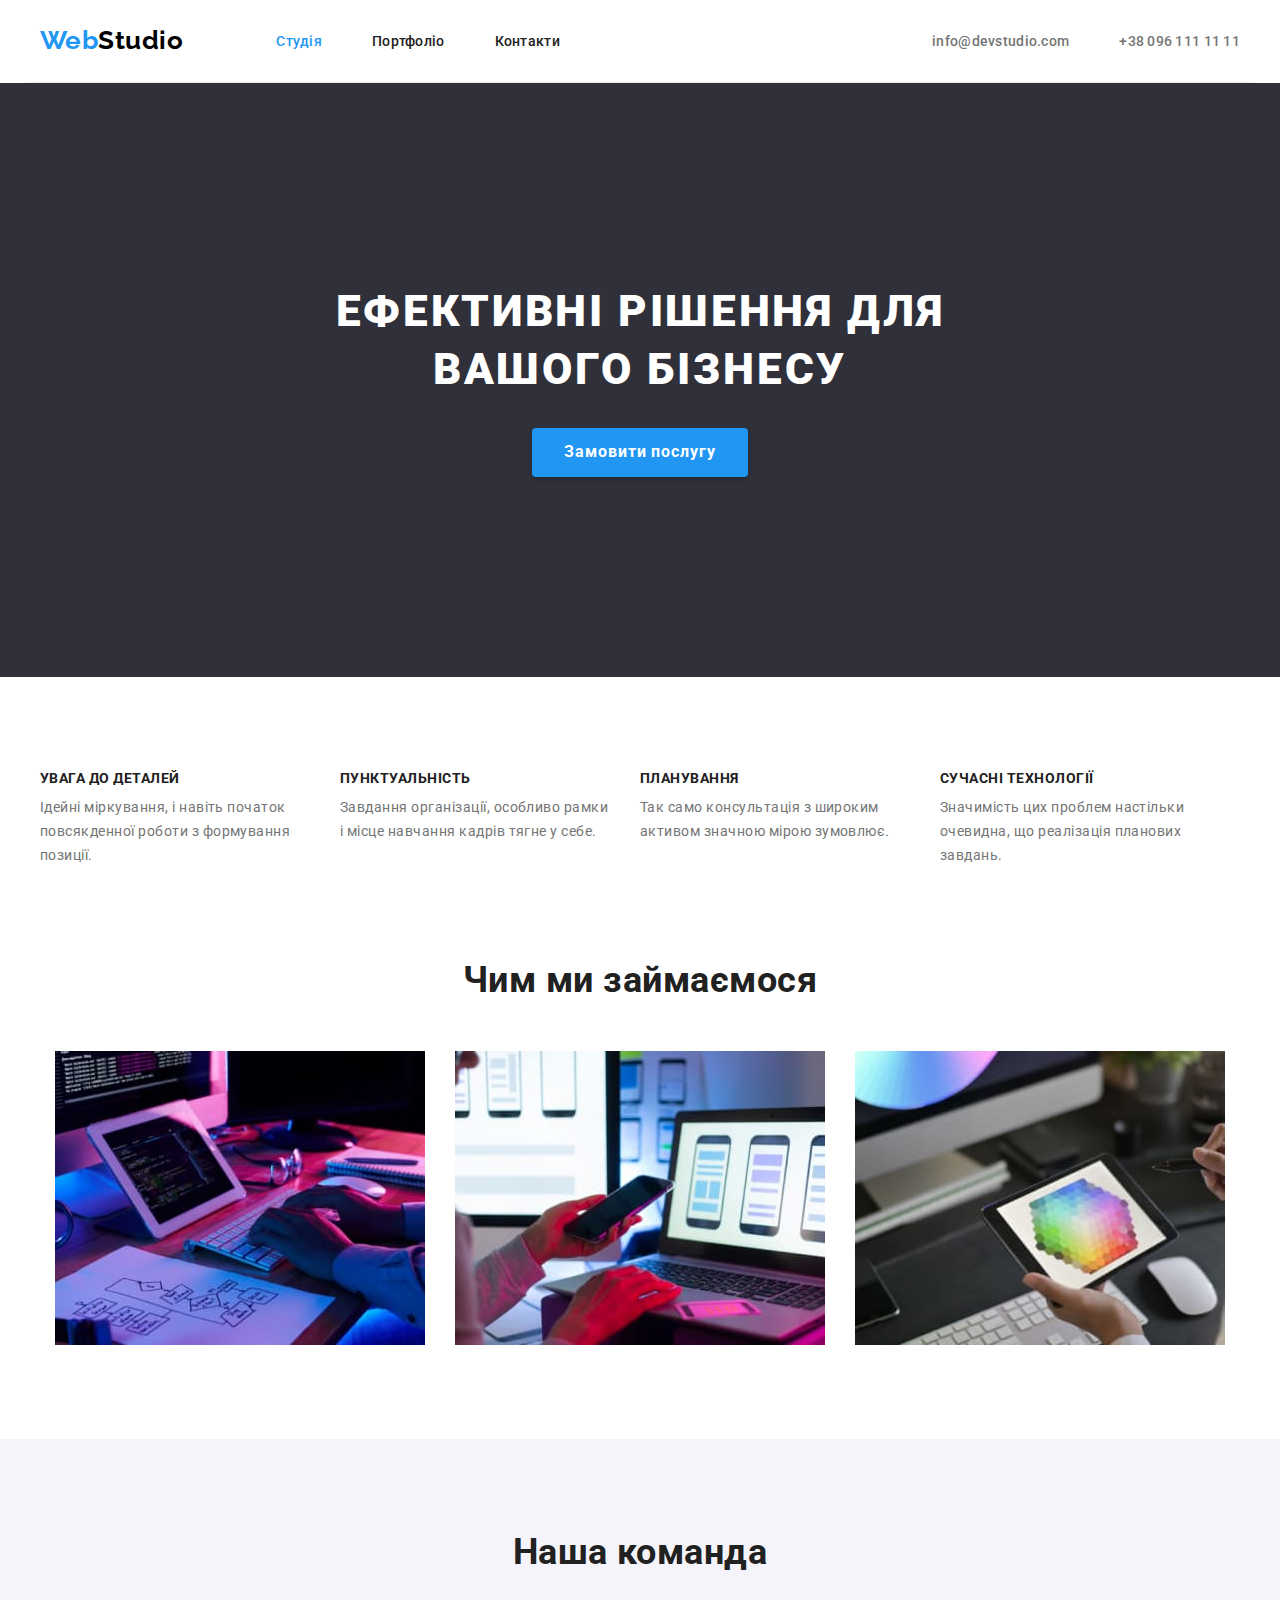
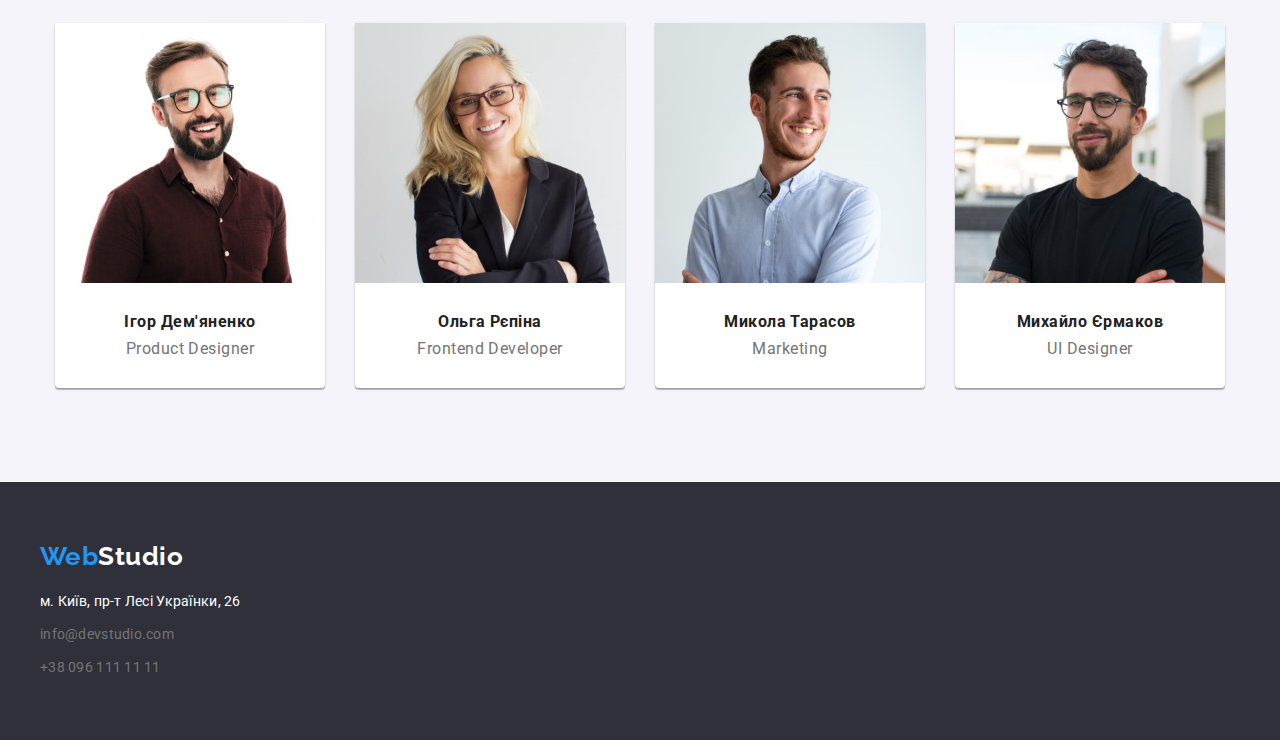
==== index.html @ f72d678b "added copy" ====
<!DOCTYPE html>
<html lang="uk">
  <head>
    <meta charset="UTF-8" />
    <meta http-equiv="X-UA-Compatible" content="IE=edge" />
    <meta name="viewport" content="width=device-width, initial-scale=1.0" />
    <link rel="preconnect" href="https://fonts.googleapis.com" />
    <link rel="preconnect" href="https://fonts.gstatic.com" crossorigin />
    <link
      href="https://fonts.googleapis.com/css2?family=Raleway:wght@700&family=Roboto:wght@400;500;700;900&display=swap"
      rel="stylesheet"
    />
    <title>WebStudio</title>
    <link
      rel="stylesheet"
      href="https://cdnjs.cloudflare.com/ajax/libs/modern-normalize/1.1.0/modern-normalize.min.css"
    />
    <link rel="stylesheet" href="./css/style.css" />
  </head>
  <body class="body">
    <header class="header">
      <div class="container header-container">
        <a href="./index.html" class="header-content"><span class="web-content">Web</span>Studio</a>
        <nav class="header-nav">
          <ul class="header-list list">
            <li class="header-item"><a href="./index.html" class="header-link link current">Студія</a></li>
            <li class="header-item">
              <a href="./portfolio.html" class="header-link link">Портфоліо</a>
            </li>
            <li class="header-item"><a href="#address" class="header-link link">Контакти</a></li>
          </ul>
        </nav>
        <ul class="header-contact">
          <li class="header-items list">
            <a href="mailto:info@devstudio.com" class="contacts link">info@devstudio.com</a>
          </li>
          <li class="header-items list">
            <a href="tel:+380961111111" class="contacts link">+38 096 111 11 11</a>
          </li>
        </ul>
      </div>
    </header>
    <main class="main">
      <!--Шапка-->
      <section class="hero-title">
        <div class="container hero">
          <h1 class="title">Ефективні рішення для вашого бізнесу</h1>
          <button type="button" class="hero-btn pointer">Замовити послугу</button>
        </div>
      </section>
      <!--Особливості-->
      <section class="features clas section">
        <div class="container">
          <h2 class="visually-hidden">Особливості</h2>
          <ul class="features-list">
            <li class="features-item list">
              <h3 class="features-title">УВАГА ДО ДЕТАЛЕЙ</h3>
              <p class="features-text">
                Ідейні міркування, і навіть початок повсякденної роботи з формування позиції.
              </p>
            </li>
            <li class="features-item list">
              <h3 class="features-title">ПУНКТУАЛЬНІСТЬ</h3>
              <p class="features-text">
                Завдання організації, особливо рамки і місце навчання кадрів тягне у себе.
              </p>
            </li>
            <li class="features-item list">
              <h3 class="features-title">ПЛАНУВАННЯ</h3>
              <p class="features-text">
                Так само консультація з широким активом значною мірою зумовлює.
              </p>
            </li>
            <li class="features-item list">
              <h3 class="features-title">СУЧАСНІ ТЕХНОЛОГІЇ</h3>
              <p class="features-text">
                Значимість цих проблем настільки очевидна, що реалізація планових завдань.
              </p>
            </li>
          </ul>
        </div>
      </section>
      <!--Чим ми займаємося-->
      <section class="classes section">
        <div class="container">
          <h2 class="classes-title">Чим ми займаємося</h2>
          <ul class="classes-list">
            <li class="classes-item list">
              <img
                src="./images/чим_ми_займаємося/box1.jpg"
                alt="додаток для компютера"
                width="370"
                height="294"
                class="classes-box"
              />
            </li>
            <li class="classes-item list">
              <img
                src="./images/чим_ми_займаємося/box2.jpg"
                alt="додаток для телефона"
                width="370"
                height="294"
                class="classes-box"
              />
            </li>
            <li class="classes-item list">
              <img
                src="./images/чим_ми_займаємося/box3.jpg"
                alt="додаток для планшету"
                width="370"
                height="294"
                class="classes-box"
              />
            </li>
          </ul>
        </div>
      </section>
      <!--Наша команда-->
      <section class="team section">
        <div class="container">
          <h2 class="team-title">Наша команда</h2>
          <ul class="team-list">
            <li class="team-item list">
              <img
                src="./images/наша_команда/команда1.jpg"
                alt="Ігор Дем'яненко"
                width="270"
                height="260"
                class="team-card"
              />
              <div class="cards">
                <h3 class="our-team">Ігор Дем'яненко</h3>
                <p class="text">Product Designer</p>
              </div>
            </li>
            <li class="team-item list">
              <img
                src="./images/наша_команда/команда2.jpg"
                alt="Ольга Рєпіна"
                width="270"
                height="260"
                class="team-card"
              />
              <div class="cards">
                <h3 class="our-team">Ольга Рєпіна</h3>
                <p class="text">Frontend Developer</p>
              </div>
            </li>
            <li class="team-item list">
              <img
                src="./images/наша_команда/команда3.jpg"
                alt="Микола Тарасов"
                width="270"
                height="260"
                class="team-card"
              />
              <div class="cards">
                <h3 class="our-team">Микола Тарасов</h3>
                <p class="text">Marketing</p>
              </div>
            </li>
            <li class="team-item list">
              <img
                src="./images/наша_команда/команда4.jpg"
                alt="Михайло Єрмаков"
                width="270"
                height="260"
                class="team-card"
              />
              <div class="cards">
                <h3 class="our-team">Михайло Єрмаков</h3>
                <p class="text">UI Designer</p>
              </div>
            </li>
          </ul>
        </div>
      </section>
    </main>
    <footer class="footer">
      <div class="container">
        <a href="./index.html" class="footer-content"><span class="web-content">Web</span>Studio</a>
        <address id="address" class="address">
          <ul class="footer-contact">
            <li class="footer-item list">
              <a
                href="https://goo.gl/maps/LxJnKi2YJGoGmcJx7"
                target="”_blank”"
                rel="nofollow noopener noreferrer"
                class="address link"
                >м. Київ, пр-т Лесі Українки, 26</a
              >
            </li>
            <li class="footer-items list">
              <a href="mailto:info@devstudio.com" class="contact link">info@devstudio.com</a>
            </li>
            <li class="footer-items list">
              <a href="tel:+380961111111" class="contact link">+38 096 111 11 11</a>
            </li>
          </ul>
        </address>
      </div>
    </footer>
  </body>
</html>
---- css/style.css ----
:root {
  --secondary-text-color: #212121;
  --secondary-bcg-color: #f5f5f5;
  --accent-color: #2196f3;
  --secondary-white-color: #ffffff;
}

h1,
h2,
h3,
h4,
h5,
h6,
p {
  margin: 0;
}

ul {
  margin: 0;
  padding: 0;
}

body {
  font-family: 'Roboto', sans-serif;
  font-weight: 500;
  letter-spacing: 0.03em;
}

.container {
  width: 1230px;
  margin-left: auto;
  margin-right: auto;
  padding-left: 15px;
  padding-right: 15px;
  /* outline: 1px solid red; */
}

.list {
  list-style: none;
}

/* header */

.header {
  background-color: var(--secondary-white-color);
  text-decoration: none;
}

.header-container {
  display: flex;
  align-items: center;
  border-bottom: 1px solid #ececec;
}

.header-content {
  font-family: 'Raleway';
  font-weight: 700;
  font-size: 26px;
  line-height: 1.1;
  color: #000000;
  text-decoration: none;
  padding-top: 24px;
  padding-bottom: 25px;
  margin-right: 93px;
}

.header-list {
  display: flex;
}

.header-item,
.header-items {
  display: block;
  padding: 32px 0;
}

.header-item:not(:first-child),
.header-items:not(:first-child) {
  margin-left: 50px;
}

.header-link {
  padding-top: 20px;
  padding-bottom: 20px;
}

.header-contact {
  display: flex;
  margin-left: auto;
}

.web-content {
  color: var(--accent-color);
}

.link:hover,
.link:focus {
  color: var(--accent-color);
}

.link.current {
  color: var(--accent-color);
}

.link {
  font-size: 14px;
  line-height: 1.1;
  letter-spacing: 0.02em;
  color: var(--secondary-text-color);
  text-decoration: none;
}

.contacts {
  font-weight: 500;
  color: #757575;
  font-style: normal;
  text-decoration: none;
  padding-top: 20px;
  padding-bottom: 20px;
}

.contact {
  font-weight: 400;
  color: #757575;
  font-style: normal;
  text-decoration: none;
}

/* main */

.hero-title,
.title {
  font-weight: 900;
  font-size: 44px;
  line-height: 1.3;
  text-align: center;
  letter-spacing: 0.06em;
  text-transform: uppercase;
  color: var(--secondary-white-color);
  background-color: #2f303a;
}

.hero {
  padding-top: 200px;
  padding-bottom: 200px;
}

.title {
  width: 696px;
  margin: 0 auto;
  margin-bottom: 30px;
}

.hero-btn {
  display: block;
  border: none;
  font-weight: 700;
  font-size: 16px;
  line-height: 1.8;
  letter-spacing: 0.06em;
  background-color: #2196f3;
  color: var(--secondary-white-color);
  box-shadow: 0px 4px 4px rgba(0, 0, 0, 0.15);
  border-radius: 4px;
  padding: 10px 32px;
  cursor: pointer;
  margin: 0 auto;
}

/* особливості */

.features,
.classes {
  color: var(--secondary-bcg-color);
}

.visually-hidden {
  position: absolute;
  white-space: nowrap;
  width: 1px;
  height: 1px;
  overflow: hidden;
  border: 0;
  padding: 0;
  clip: rect(0 0 0 0);
  clip-path: inset(50%);
  margin: -1px;
}

.section {
  padding-top: 94px;
  padding-bottom: 94px;
}

.clas {
  padding-bottom: 0;
}

.features-list {
  margin: 0 auto;
  display: flex;
}

.features-item:not(:last-child) {
  margin-right: 30px;
}

.features-title {
  font-weight: 700;
  font-size: 14px;
  line-height: 1.1;
  text-transform: uppercase;
  color: var(--secondary-text-color);
  margin-bottom: 10px;
}

.features-text {
  width: 270px;
  font-weight: 400;
  font-size: 14px;
  line-height: 1.7;
  color: #757575;
}

/* чим ми займаємося */

.classes-title {
  font-weight: 700;
  font-size: 36px;
  line-height: 1.1;
  text-align: center;
  color: var(--secondary-text-color);
  margin-bottom: 50px;
}

.classes-list {
  width: 1170px;
  display: flex;
  margin: 0 auto;
}

.classes-item:not(:last-child) {
  margin-right: 30px;
}

.classes-box {
  display: block;
}

/* наша команда */

.team {
  background-color: #f5f4fa;
}

.team-title {
  font-weight: 700;
  font-size: 36px;
  line-height: 1.1;
  text-align: center;
  color: var(--secondary-text-color);
  margin-bottom: 50px;
}

.team-list {
  width: 1170px;
  display: flex;
  margin: 0 auto;
}

.our-team {
  font-size: 16px;
  line-height: 1.1;
  color: var(--secondary-text-color);
  margin-bottom: 10px;
}

.team-item {
  background-color: var(--secondary-white-color);
  box-shadow: 0px 1px 3px rgba(0, 0, 0, 0.12), 0px 1px 1px rgba(0, 0, 0, 0.14),
    0px 2px 1px rgba(0, 0, 0, 0.2);
  border-radius: 0px 0px 4px 4px;
}

.team-item:not(:first-child) {
  margin-left: 30px;
}

.team-card {
  display: block;
}

.cards {
  padding: 30px 10px;
  text-align: center;
}

.text {
  font-weight: 400;
  font-size: 16px;
  line-height: 1.1;
  color: #757575;
}

/* footer */

.footer {
  background-color: #2f303a;
  padding-top: 60px;
  padding-bottom: 60px;
}

.footer-content {
  font-family: 'Raleway';
  font-weight: 700;
  font-size: 26px;
  line-height: 1.1;
  color: var(--secondary-white-color);
  text-decoration: none;
}

.address {
  font-style: normal;
  font-weight: 400;
  font-size: 14px;
  line-height: 1.7;
  text-decoration: none;
  color: var(--secondary-white-color);
  margin-top: 20px;
}

.footer-items:not(:first-child) {
  margin-top: 9px;
}

/* портфоліо */

.button-list {
  width: 575px;
  color: var(--secondary-bcg-color);
  list-style: none;
  display: flex;
  margin: 0 auto;
  margin-bottom: 50px;
}

.button-item {
  margin: 0 auto;
}

.button-item:not(:last-child) {
  margin-right: 8px;
}

.btn:hover,
.btn:focus {
  color: var(--secondary-white-color);
  background-color: var(--accent-color);
  border: none;
  box-shadow: 0px 3px 1px rgba(0, 0, 0, 0.1), 0px 1px 2px rgba(0, 0, 0, 0.08), 0px 2px 2px rgba(0, 0, 0, 0.12);
}

.btn {
  display: block;
  font-size: 16px;
  line-height: 1.6;
  color: var(--secondary-text-color);
  border-radius: 4px;
  border: none;
  cursor: pointer;
  padding: 6px 22px;
}

.work-title {
  font-weight: 700;
  font-size: 18px;
  line-height: 2;
  letter-spacing: 0.06em;
  color: var(--secondary-text-color);
  margin-bottom: 4px;
}

.work-list {
  display: flex;
  flex-wrap: wrap;
  align-items: flex-start;
}

.work-item {
  margin: 0 auto;
  margin-bottom: 30px;
}

.portfolio {
  text-decoration: none;
}

.project {
  display: block;
}

.projects {
  border-bottom: 1px solid #eeeeee;
  border-left: 1px solid #eeeeee;
  border-right: 1px solid #eeeeee;
  padding: 20px 24px;
}

.proj {
margin-bottom: 0;
}
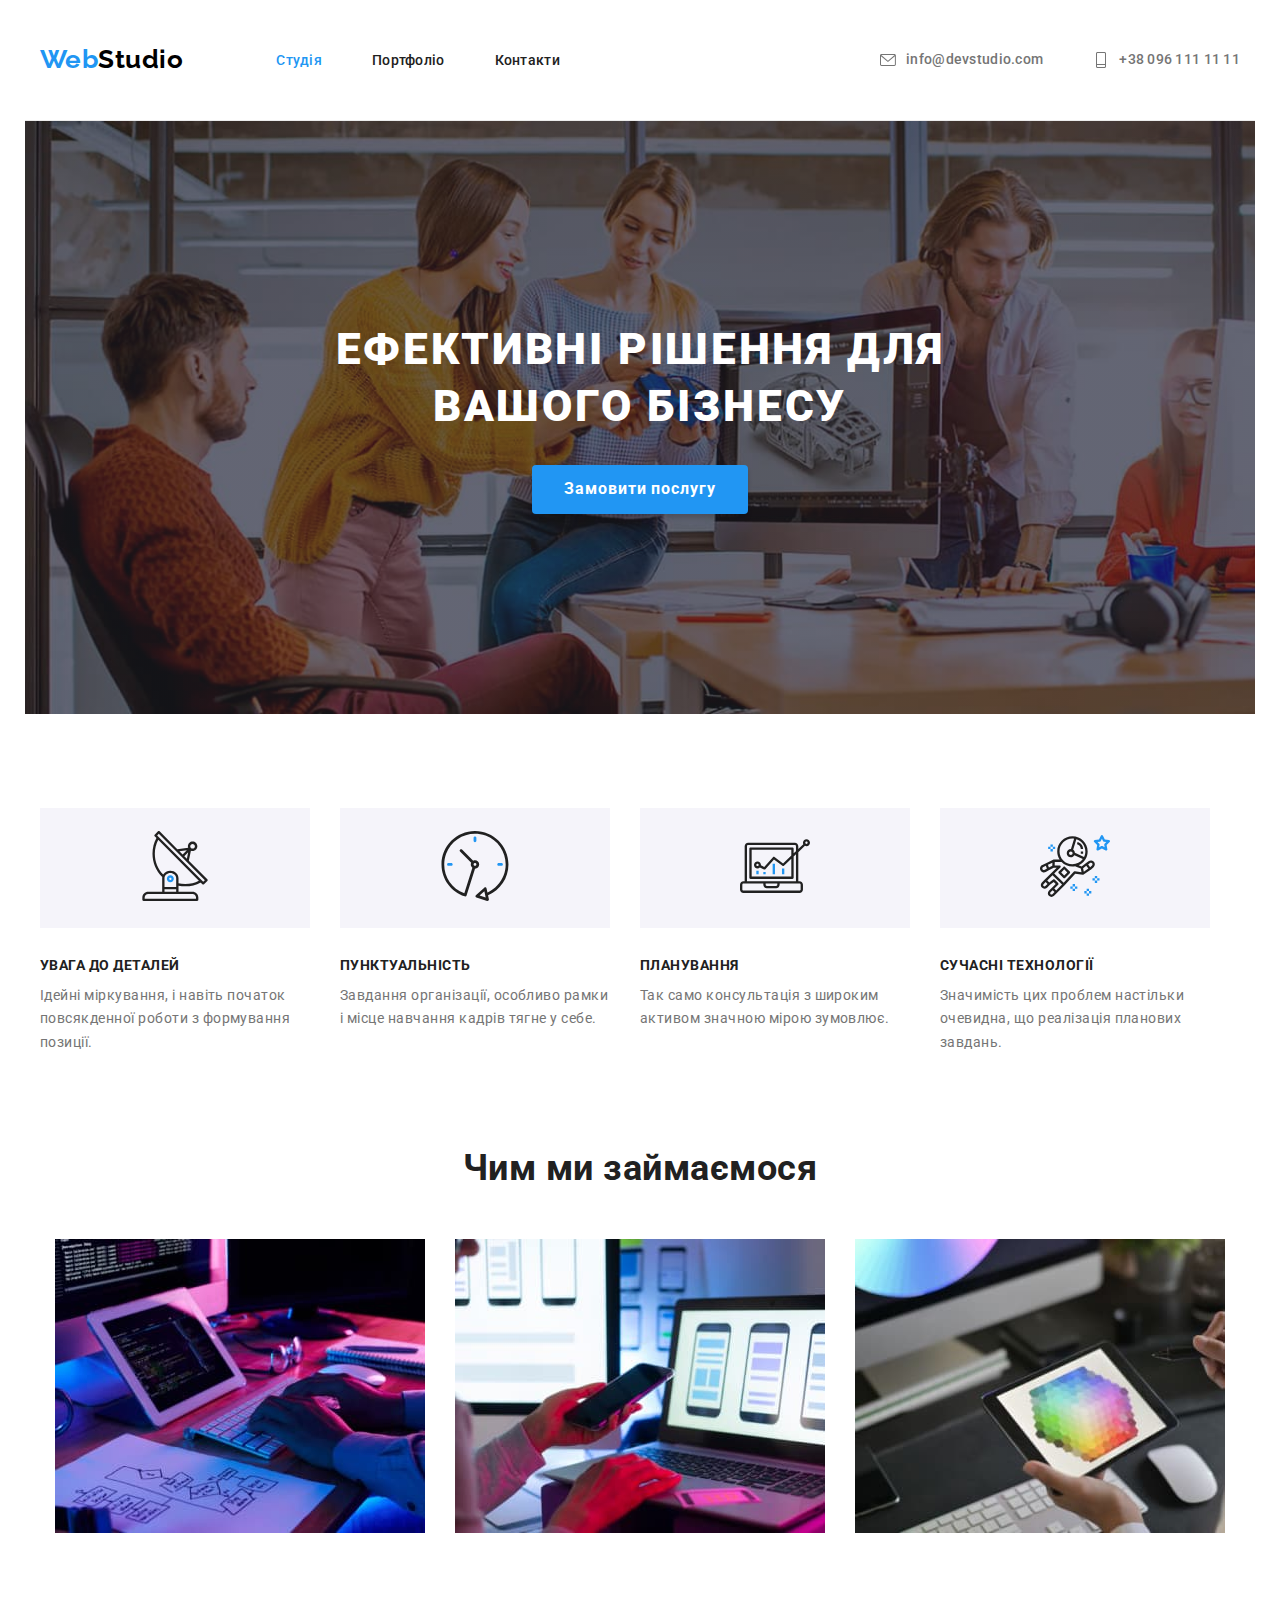
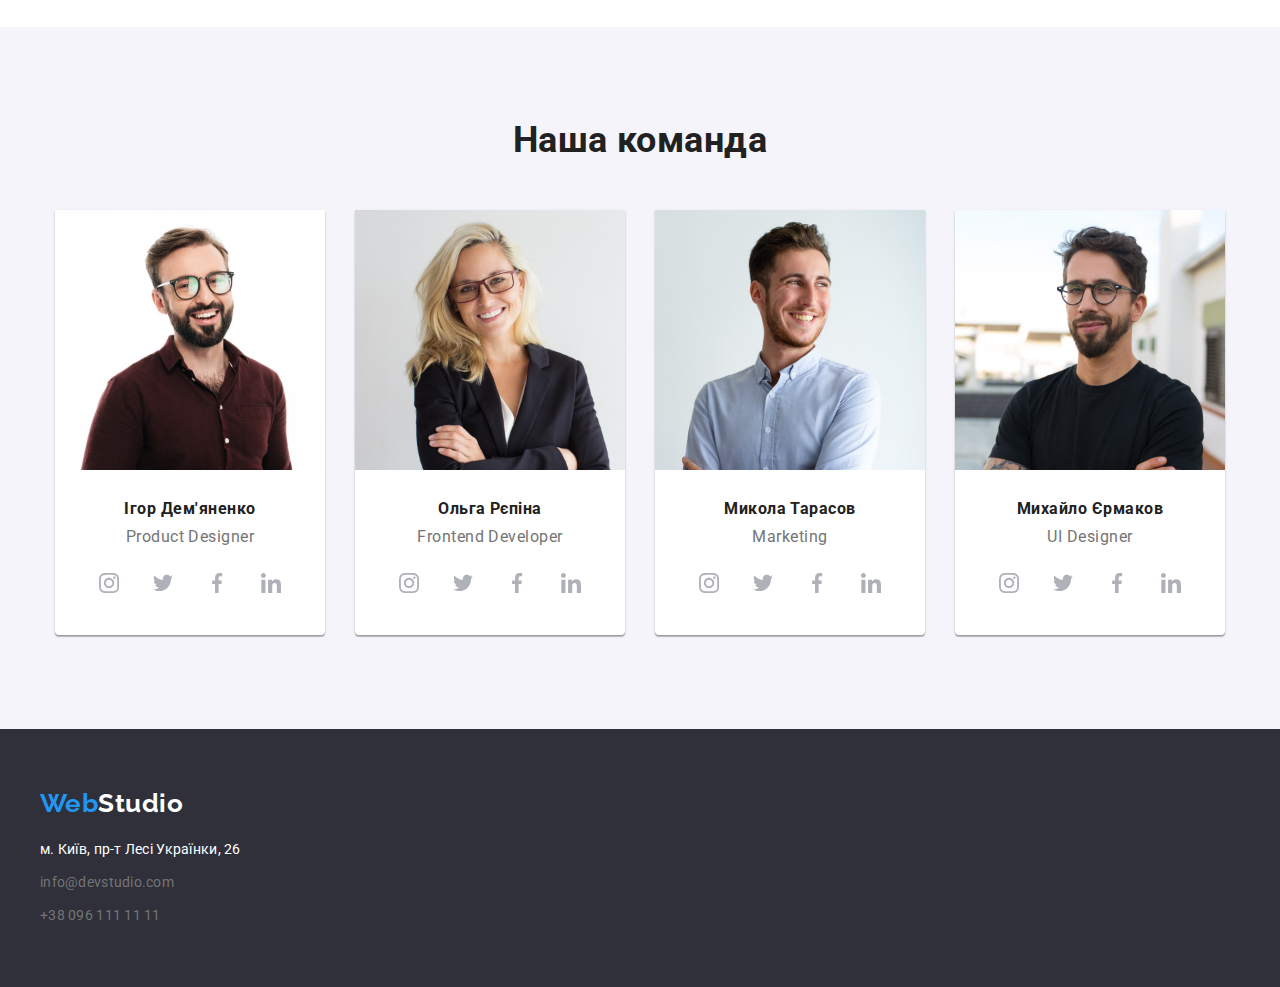
==== commit e7ff54e7: "added icons,hero and features" ====
--- a/index.html
+++ b/index.html
@@ -32,10 +32,14 @@
         </nav>
         <ul class="header-contact">
           <li class="header-items list">
-            <a href="mailto:info@devstudio.com" class="contacts link">info@devstudio.com</a>
+            <a href="mailto:info@devstudio.com" class="contacts link"><svg viewBox="0 0 100 100" width="16" class="header-icons">
+              <use xlink:href="./images/icons.svg#icon-envelope"></use>
+            </svg>info@devstudio.com</a>
           </li>
           <li class="header-items list">
-            <a href="tel:+380961111111" class="contacts link">+38 096 111 11 11</a>
+            <a href="tel:+380961111111" class="contacts link"><svg viewBox="0 0 100 100" width="16" class="header-icons">
+              <use xlink:href="./images/icons.svg#icon-vector"></use>
+            </svg>+38 096 111 11 11</a>
           </li>
         </ul>
       </div>
@@ -54,24 +58,36 @@
           <h2 class="visually-hidden">Особливості</h2>
           <ul class="features-list">
             <li class="features-item list">
+              <div class="features-icon">
+                <a href=""><svg viewBox="0 0 100 100" width="70" class="features-icons"><use xlink:href="./images/icons.svg#icon-antenna"></use></svg></a>
+              </div>
               <h3 class="features-title">УВАГА ДО ДЕТАЛЕЙ</h3>
               <p class="features-text">
                 Ідейні міркування, і навіть початок повсякденної роботи з формування позиції.
               </p>
             </li>
             <li class="features-item list">
+              <div class="features-icon">
+                <a href=""><svg viewBox="0 0 100 100" width="70" class="features-icons"><use xlink:href="./images/icons.svg#icon-clock"></use></svg></a>
+              </div>
               <h3 class="features-title">ПУНКТУАЛЬНІСТЬ</h3>
               <p class="features-text">
                 Завдання організації, особливо рамки і місце навчання кадрів тягне у себе.
               </p>
             </li>
             <li class="features-item list">
+              <div class="features-icon">
+                <a href=""><svg viewBox="0 0 100 100" width="70" class="features-icons"><use xlink:href="./images/icons.svg#icon-diagram"></use></svg></a>
+              </div>
               <h3 class="features-title">ПЛАНУВАННЯ</h3>
               <p class="features-text">
                 Так само консультація з широким активом значною мірою зумовлює.
               </p>
             </li>
             <li class="features-item list">
+              <div class="features-icon">
+                <a href=""><svg viewBox="0 0 100 100" width="70" class="features-icons"><use xlink:href="./images/icons.svg#icon-astronaut"></use></svg></a>
+              </div>
               <h3 class="features-title">СУЧАСНІ ТЕХНОЛОГІЇ</h3>
               <p class="features-text">
                 Значимість цих проблем настільки очевидна, що реалізація планових завдань.
@@ -131,6 +147,12 @@
               <div class="cards">
                 <h3 class="our-team">Ігор Дем'яненко</h3>
                 <p class="text">Product Designer</p>
+                <ul class="team-item-social list">
+                  <li class="team-social"><a class="team-social-icons" href=""><svg viewBox="0 0 100 100" class="social-icons"><use xlink:href="./images/icons.svg#icon-instagram"></use></svg></a></li>
+                  <li class="team-social"><a class="team-social-icons" href=""><svg viewBox="0 0 100 100" class="social-icons"><use xlink:href="./images/icons.svg#icon-twitter"></use></svg></a></li>
+                  <li class="team-social"><a class="team-social-icons" href=""><svg viewBox="0 0 100 100" class="social-icons"><use xlink:href="./images/icons.svg#icon-facebook"></use></svg></a></li>
+                  <li class="team-social"><a class="team-social-icons" href=""><svg viewBox="0 0 100 100" class="social-icons"><use xlink:href="./images/icons.svg#icon-linkedin"></use></svg></a></li>
+                </ul>
               </div>
             </li>
             <li class="team-item list">
@@ -144,6 +166,12 @@
               <div class="cards">
                 <h3 class="our-team">Ольга Рєпіна</h3>
                 <p class="text">Frontend Developer</p>
+                <ul class="team-item-social list">
+                  <li class="team-social"><a class="team-social-icons" href=""><svg viewBox="0 0 100 100" class="social-icons"><use xlink:href="./images/icons.svg#icon-instagram"></use></svg></a></li>
+                  <li class="team-social"><a class="team-social-icons" href=""><svg viewBox="0 0 100 100" class="social-icons"><use xlink:href="./images/icons.svg#icon-twitter"></use></svg></a></li>
+                  <li class="team-social"><a class="team-social-icons" href=""><svg viewBox="0 0 100 100" class="social-icons"><use xlink:href="./images/icons.svg#icon-facebook"></use></svg></a></li>
+                  <li class="team-social"><a class="team-social-icons" href=""><svg viewBox="0 0 100 100" class="social-icons"><use xlink:href="./images/icons.svg#icon-linkedin"></use></svg></a></li>
+                </ul>
               </div>
             </li>
             <li class="team-item list">
@@ -157,6 +185,12 @@
               <div class="cards">
                 <h3 class="our-team">Микола Тарасов</h3>
                 <p class="text">Marketing</p>
+                <ul class="team-item-social list">
+                  <li class="team-social"><a class="team-social-icons" href=""><svg viewBox="0 0 100 100" class="social-icons"><use xlink:href="./images/icons.svg#icon-instagram"></use></svg></a></li>
+                  <li class="team-social"><a class="team-social-icons" href=""><svg viewBox="0 0 100 100" class="social-icons"><use xlink:href="./images/icons.svg#icon-twitter"></use></svg></a></li>
+                  <li class="team-social"><a class="team-social-icons" href=""><svg viewBox="0 0 100 100" class="social-icons"><use xlink:href="./images/icons.svg#icon-facebook"></use></svg></a></li>
+                  <li class="team-social"><a class="team-social-icons" href=""><svg viewBox="0 0 100 100" class="social-icons"><use xlink:href="./images/icons.svg#icon-linkedin"></use></svg></a></li>
+                </ul>
               </div>
             </li>
             <li class="team-item list">
@@ -170,6 +204,12 @@
               <div class="cards">
                 <h3 class="our-team">Михайло Єрмаков</h3>
                 <p class="text">UI Designer</p>
+                <ul class="team-item-social list">
+                  <li class="team-social"><a class="team-social-icons" href=""><svg viewBox="0 0 100 100" class="social-icons"><use xlink:href="./images/icons.svg#icon-instagram"></use></svg></a></li>
+                  <li class="team-social"><a class="team-social-icons" href=""><svg viewBox="0 0 100 100" class="social-icons"><use xlink:href="./images/icons.svg#icon-twitter"></use></svg></a></li>
+                  <li class="team-social"><a class="team-social-icons" href=""><svg viewBox="0 0 100 100" class="social-icons"><use xlink:href="./images/icons.svg#icon-facebook"></use></svg></a></li>
+                  <li class="team-social"><a class="team-social-icons" href=""><svg viewBox="0 0 100 100" class="social-icons"><use xlink:href="./images/icons.svg#icon-linkedin"></use></svg></a></li>
+                </ul>
               </div>
             </li>
           </ul>
--- a/css/style.css
+++ b/css/style.css
@@ -113,10 +113,22 @@
 .contacts {
   font-weight: 500;
   color: #757575;
+  fill:#757575;
   font-style: normal;
   text-decoration: none;
   padding-top: 20px;
   padding-bottom: 20px;
+  display: flex;
+  align-items: center;
+}
+
+.contacts:hover,
+.contacts:focus svg {
+  fill: var(--accent-color);
+}
+
+.header-icons {
+  margin-right: 10px;
 }
 
 .contact {
@@ -128,7 +140,14 @@
 
 /* main */
 
-.hero-title,
+.hero {
+  padding-top: 200px;
+  padding-bottom: 200px;
+  background-image: linear-gradient(rgba(47, 48, 58, 0.4),rgba(47, 48, 58, 0.4)), url("../images/герой/hero.jpg");
+  background-repeat: no-repeat;
+  background-size: cover;
+}
+
 .title {
   font-weight: 900;
   font-size: 44px;
@@ -137,15 +156,6 @@
   letter-spacing: 0.06em;
   text-transform: uppercase;
   color: var(--secondary-white-color);
-  background-color: #2f303a;
-}
-
-.hero {
-  padding-top: 200px;
-  padding-bottom: 200px;
-}
-
-.title {
   width: 696px;
   margin: 0 auto;
   margin-bottom: 30px;
@@ -201,6 +211,16 @@
   display: flex;
 }
 
+.features-icon {
+  display: flex;
+  align-items: center;
+  justify-content: center;
+  width: 270px;
+  height: 120px;
+  background-color: #F5F4FA;
+  margin-bottom: 30px;
+}
+
 .features-item:not(:last-child) {
   margin-right: 30px;
 }
@@ -275,6 +295,44 @@
   margin-bottom: 10px;
 }
 
+.team-item-social {
+  display: flex;
+  align-items: center;
+  justify-content: center;
+  gap: 10px;
+  margin-top: 16px;
+}
+
+.team-social {
+  width: 44px;
+  height: 44px;
+  display: flex;
+  align-items: center;
+  justify-content: center;
+}
+
+.team-social-icons {
+  display: flex;
+  fill:#AFB1B8;
+}
+
+.team-social-icons:hover,
+.team-social-icons:focus svg {
+  width: 44px;
+  height: 44px;
+  border-radius: 50%;
+  background-color:var(--accent-color);
+  display: flex;
+  align-items: center;
+  justify-content: center;
+  Fill:var(--secondary-white-color);
+  box-shadow: 0px 4px 4px rgba(0, 0, 0, 0.25);
+}
+
+.social-icons {
+  width: 20px;
+}
+
 .team-item {
   background-color: var(--secondary-white-color);
   box-shadow: 0px 1px 3px rgba(0, 0, 0, 0.12), 0px 1px 1px rgba(0, 0, 0, 0.14),
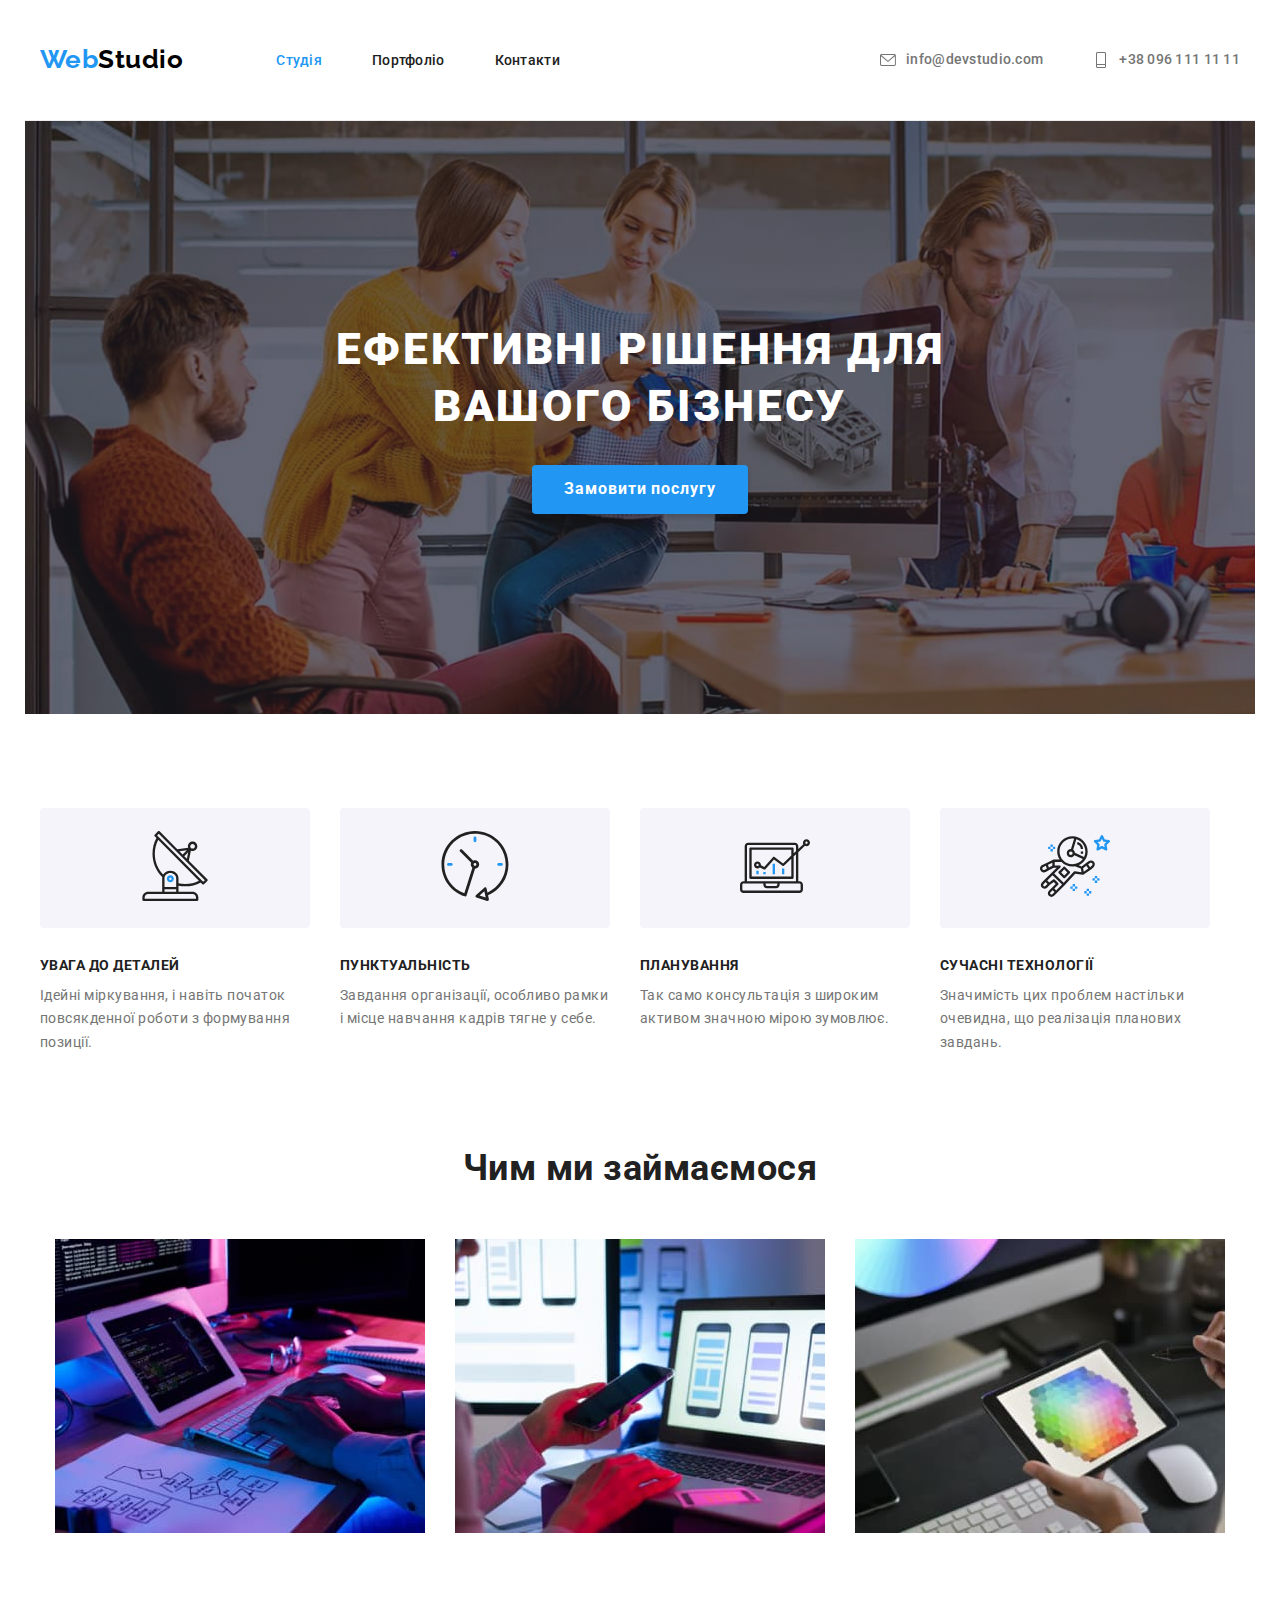
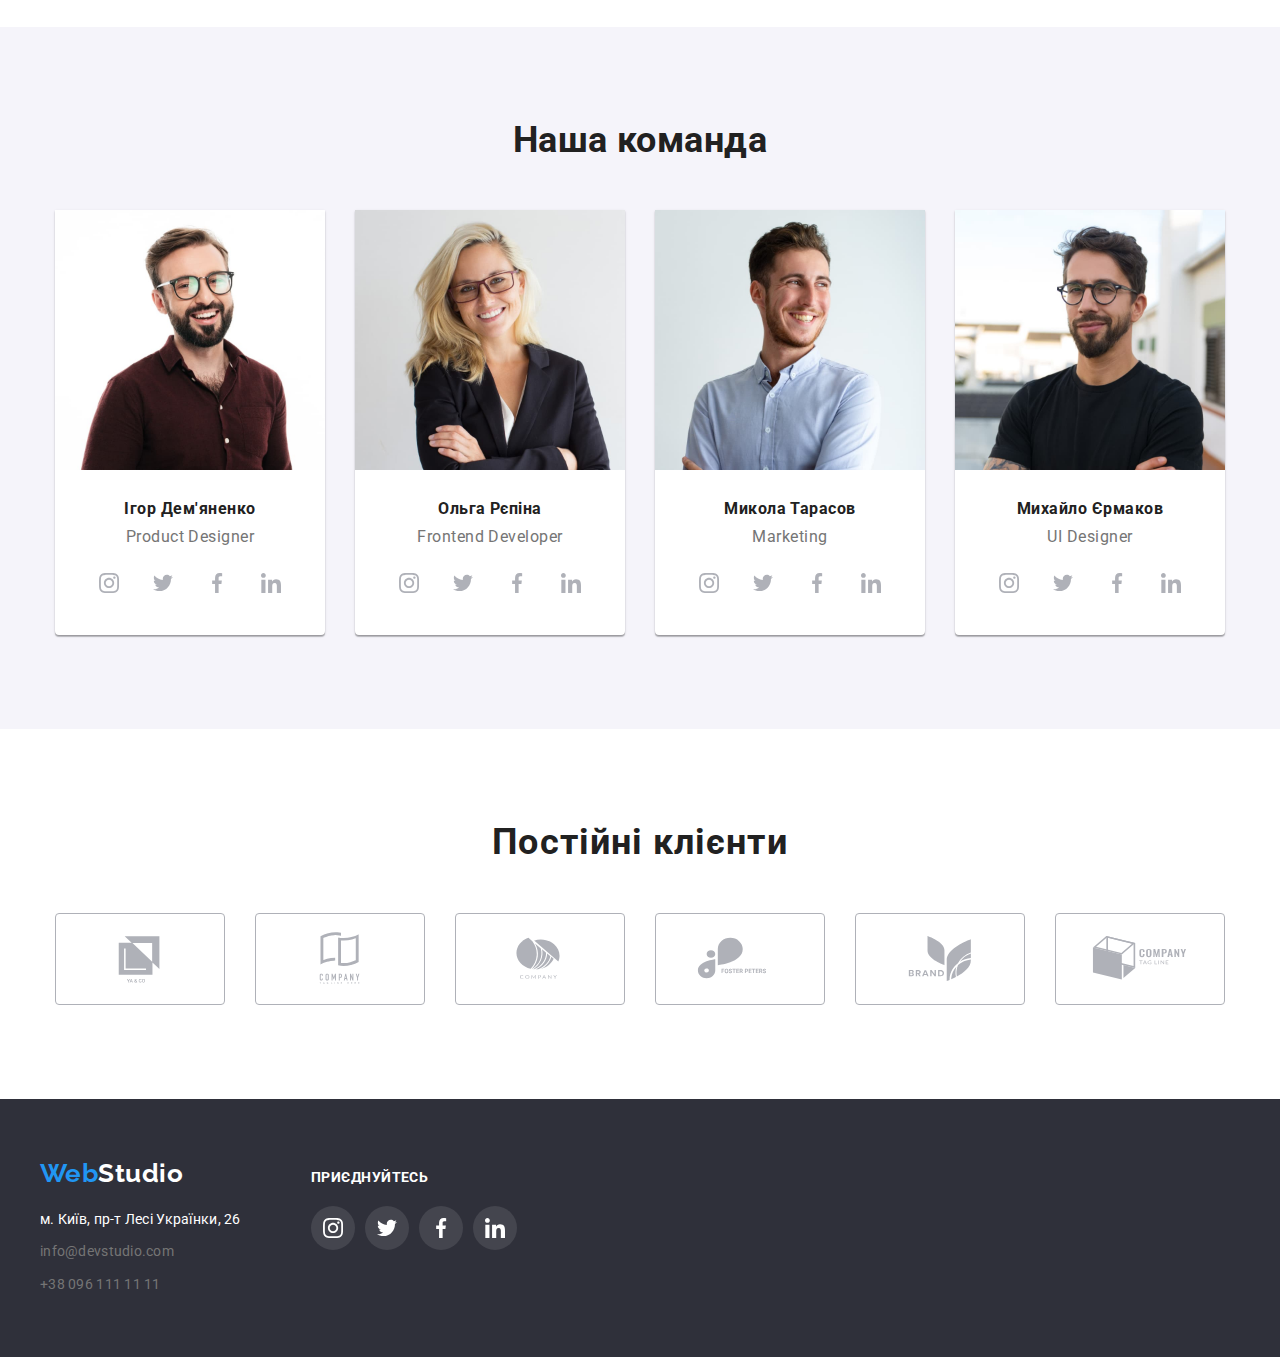
==== commit 9b2d2811: "added client and footer" ====
--- a/index.html
+++ b/index.html
@@ -23,7 +23,9 @@
         <a href="./index.html" class="header-content"><span class="web-content">Web</span>Studio</a>
         <nav class="header-nav">
           <ul class="header-list list">
-            <li class="header-item"><a href="./index.html" class="header-link link current">Студія</a></li>
+            <li class="header-item">
+              <a href="./index.html" class="header-link link current">Студія</a>
+            </li>
             <li class="header-item">
               <a href="./portfolio.html" class="header-link link">Портфоліо</a>
             </li>
@@ -32,14 +34,18 @@
         </nav>
         <ul class="header-contact">
           <li class="header-items list">
-            <a href="mailto:info@devstudio.com" class="contacts link"><svg viewBox="0 0 100 100" width="16" class="header-icons">
-              <use xlink:href="./images/icons.svg#icon-envelope"></use>
-            </svg>info@devstudio.com</a>
+            <a href="mailto:info@devstudio.com" class="contacts link"
+              ><svg viewBox="0 0 100 100" width="16" class="header-icons">
+                <use xlink:href="./images/icons.svg#icon-envelope"></use></svg
+              >info@devstudio.com</a
+            >
           </li>
           <li class="header-items list">
-            <a href="tel:+380961111111" class="contacts link"><svg viewBox="0 0 100 100" width="16" class="header-icons">
-              <use xlink:href="./images/icons.svg#icon-vector"></use>
-            </svg>+38 096 111 11 11</a>
+            <a href="tel:+380961111111" class="contacts link"
+              ><svg viewBox="0 0 100 100" width="16" class="header-icons">
+                <use xlink:href="./images/icons.svg#icon-vector"></use></svg
+              >+38 096 111 11 11</a
+            >
           </li>
         </ul>
       </div>
@@ -59,7 +65,10 @@
           <ul class="features-list">
             <li class="features-item list">
               <div class="features-icon">
-                <a href=""><svg viewBox="0 0 100 100" width="70" class="features-icons"><use xlink:href="./images/icons.svg#icon-antenna"></use></svg></a>
+                <a href=""
+                  ><svg viewBox="0 0 100 100" width="70" class="features-icons">
+                    <use xlink:href="./images/icons.svg#icon-antenna"></use></svg
+                ></a>
               </div>
               <h3 class="features-title">УВАГА ДО ДЕТАЛЕЙ</h3>
               <p class="features-text">
@@ -68,7 +77,10 @@
             </li>
             <li class="features-item list">
               <div class="features-icon">
-                <a href=""><svg viewBox="0 0 100 100" width="70" class="features-icons"><use xlink:href="./images/icons.svg#icon-clock"></use></svg></a>
+                <a href=""
+                  ><svg viewBox="0 0 100 100" width="70" class="features-icons">
+                    <use xlink:href="./images/icons.svg#icon-clock"></use></svg
+                ></a>
               </div>
               <h3 class="features-title">ПУНКТУАЛЬНІСТЬ</h3>
               <p class="features-text">
@@ -77,7 +89,10 @@
             </li>
             <li class="features-item list">
               <div class="features-icon">
-                <a href=""><svg viewBox="0 0 100 100" width="70" class="features-icons"><use xlink:href="./images/icons.svg#icon-diagram"></use></svg></a>
+                <a href=""
+                  ><svg viewBox="0 0 100 100" width="70" class="features-icons">
+                    <use xlink:href="./images/icons.svg#icon-diagram"></use></svg
+                ></a>
               </div>
               <h3 class="features-title">ПЛАНУВАННЯ</h3>
               <p class="features-text">
@@ -86,7 +101,10 @@
             </li>
             <li class="features-item list">
               <div class="features-icon">
-                <a href=""><svg viewBox="0 0 100 100" width="70" class="features-icons"><use xlink:href="./images/icons.svg#icon-astronaut"></use></svg></a>
+                <a href=""
+                  ><svg viewBox="0 0 100 100" width="70" class="features-icons">
+                    <use xlink:href="./images/icons.svg#icon-astronaut"></use></svg
+                ></a>
               </div>
               <h3 class="features-title">СУЧАСНІ ТЕХНОЛОГІЇ</h3>
               <p class="features-text">
@@ -147,11 +165,31 @@
               <div class="cards">
                 <h3 class="our-team">Ігор Дем'яненко</h3>
                 <p class="text">Product Designer</p>
-                <ul class="team-item-social list">
-                  <li class="team-social"><a class="team-social-icons" href=""><svg viewBox="0 0 100 100" class="social-icons"><use xlink:href="./images/icons.svg#icon-instagram"></use></svg></a></li>
-                  <li class="team-social"><a class="team-social-icons" href=""><svg viewBox="0 0 100 100" class="social-icons"><use xlink:href="./images/icons.svg#icon-twitter"></use></svg></a></li>
-                  <li class="team-social"><a class="team-social-icons" href=""><svg viewBox="0 0 100 100" class="social-icons"><use xlink:href="./images/icons.svg#icon-facebook"></use></svg></a></li>
-                  <li class="team-social"><a class="team-social-icons" href=""><svg viewBox="0 0 100 100" class="social-icons"><use xlink:href="./images/icons.svg#icon-linkedin"></use></svg></a></li>
+                <ul class="team-list-social list">
+                  <li class="team-social">
+                    <a class="team-social-icons" href=""
+                      ><svg viewBox="0 0 100 100" class="social-icons">
+                        <use xlink:href="./images/icons.svg#icon-instagram"></use></svg
+                    ></a>
+                  </li>
+                  <li class="team-social">
+                    <a class="team-social-icons" href=""
+                      ><svg viewBox="0 0 100 100" class="social-icons">
+                        <use xlink:href="./images/icons.svg#icon-twitter"></use></svg
+                    ></a>
+                  </li>
+                  <li class="team-social">
+                    <a class="team-social-icons" href=""
+                      ><svg viewBox="0 0 100 100" class="social-icons">
+                        <use xlink:href="./images/icons.svg#icon-facebook"></use></svg
+                    ></a>
+                  </li>
+                  <li class="team-social">
+                    <a class="team-social-icons" href=""
+                      ><svg viewBox="0 0 100 100" class="social-icons">
+                        <use xlink:href="./images/icons.svg#icon-linkedin"></use></svg
+                    ></a>
+                  </li>
                 </ul>
               </div>
             </li>
@@ -166,11 +204,31 @@
               <div class="cards">
                 <h3 class="our-team">Ольга Рєпіна</h3>
                 <p class="text">Frontend Developer</p>
-                <ul class="team-item-social list">
-                  <li class="team-social"><a class="team-social-icons" href=""><svg viewBox="0 0 100 100" class="social-icons"><use xlink:href="./images/icons.svg#icon-instagram"></use></svg></a></li>
-                  <li class="team-social"><a class="team-social-icons" href=""><svg viewBox="0 0 100 100" class="social-icons"><use xlink:href="./images/icons.svg#icon-twitter"></use></svg></a></li>
-                  <li class="team-social"><a class="team-social-icons" href=""><svg viewBox="0 0 100 100" class="social-icons"><use xlink:href="./images/icons.svg#icon-facebook"></use></svg></a></li>
-                  <li class="team-social"><a class="team-social-icons" href=""><svg viewBox="0 0 100 100" class="social-icons"><use xlink:href="./images/icons.svg#icon-linkedin"></use></svg></a></li>
+                <ul class="team-list-social list">
+                  <li class="team-social">
+                    <a class="team-social-icons" href=""
+                      ><svg viewBox="0 0 100 100" class="social-icons">
+                        <use xlink:href="./images/icons.svg#icon-instagram"></use></svg
+                    ></a>
+                  </li>
+                  <li class="team-social">
+                    <a class="team-social-icons" href=""
+                      ><svg viewBox="0 0 100 100" class="social-icons">
+                        <use xlink:href="./images/icons.svg#icon-twitter"></use></svg
+                    ></a>
+                  </li>
+                  <li class="team-social">
+                    <a class="team-social-icons" href=""
+                      ><svg viewBox="0 0 100 100" class="social-icons">
+                        <use xlink:href="./images/icons.svg#icon-facebook"></use></svg
+                    ></a>
+                  </li>
+                  <li class="team-social">
+                    <a class="team-social-icons" href=""
+                      ><svg viewBox="0 0 100 100" class="social-icons">
+                        <use xlink:href="./images/icons.svg#icon-linkedin"></use></svg
+                    ></a>
+                  </li>
                 </ul>
               </div>
             </li>
@@ -185,11 +243,31 @@
               <div class="cards">
                 <h3 class="our-team">Микола Тарасов</h3>
                 <p class="text">Marketing</p>
-                <ul class="team-item-social list">
-                  <li class="team-social"><a class="team-social-icons" href=""><svg viewBox="0 0 100 100" class="social-icons"><use xlink:href="./images/icons.svg#icon-instagram"></use></svg></a></li>
-                  <li class="team-social"><a class="team-social-icons" href=""><svg viewBox="0 0 100 100" class="social-icons"><use xlink:href="./images/icons.svg#icon-twitter"></use></svg></a></li>
-                  <li class="team-social"><a class="team-social-icons" href=""><svg viewBox="0 0 100 100" class="social-icons"><use xlink:href="./images/icons.svg#icon-facebook"></use></svg></a></li>
-                  <li class="team-social"><a class="team-social-icons" href=""><svg viewBox="0 0 100 100" class="social-icons"><use xlink:href="./images/icons.svg#icon-linkedin"></use></svg></a></li>
+                <ul class="team-list-social list">
+                  <li class="team-social">
+                    <a class="team-social-icons" href=""
+                      ><svg viewBox="0 0 100 100" class="social-icons">
+                        <use xlink:href="./images/icons.svg#icon-instagram"></use></svg
+                    ></a>
+                  </li>
+                  <li class="team-social">
+                    <a class="team-social-icons" href=""
+                      ><svg viewBox="0 0 100 100" class="social-icons">
+                        <use xlink:href="./images/icons.svg#icon-twitter"></use></svg
+                    ></a>
+                  </li>
+                  <li class="team-social">
+                    <a class="team-social-icons" href=""
+                      ><svg viewBox="0 0 100 100" class="social-icons">
+                        <use xlink:href="./images/icons.svg#icon-facebook"></use></svg
+                    ></a>
+                  </li>
+                  <li class="team-social">
+                    <a class="team-social-icons" href=""
+                      ><svg viewBox="0 0 100 100" class="social-icons">
+                        <use xlink:href="./images/icons.svg#icon-linkedin"></use></svg
+                    ></a>
+                  </li>
                 </ul>
               </div>
             </li>
@@ -204,40 +282,137 @@
               <div class="cards">
                 <h3 class="our-team">Михайло Єрмаков</h3>
                 <p class="text">UI Designer</p>
-                <ul class="team-item-social list">
-                  <li class="team-social"><a class="team-social-icons" href=""><svg viewBox="0 0 100 100" class="social-icons"><use xlink:href="./images/icons.svg#icon-instagram"></use></svg></a></li>
-                  <li class="team-social"><a class="team-social-icons" href=""><svg viewBox="0 0 100 100" class="social-icons"><use xlink:href="./images/icons.svg#icon-twitter"></use></svg></a></li>
-                  <li class="team-social"><a class="team-social-icons" href=""><svg viewBox="0 0 100 100" class="social-icons"><use xlink:href="./images/icons.svg#icon-facebook"></use></svg></a></li>
-                  <li class="team-social"><a class="team-social-icons" href=""><svg viewBox="0 0 100 100" class="social-icons"><use xlink:href="./images/icons.svg#icon-linkedin"></use></svg></a></li>
+                <ul class="team-list-social list">
+                  <li class="team-social">
+                    <a class="team-social-icons" href=""
+                      ><svg viewBox="0 0 100 100" class="social-icons">
+                        <use xlink:href="./images/icons.svg#icon-instagram"></use></svg
+                    ></a>
+                  </li>
+                  <li class="team-social">
+                    <a class="team-social-icons" href=""
+                      ><svg viewBox="0 0 100 100" class="social-icons">
+                        <use xlink:href="./images/icons.svg#icon-twitter"></use></svg
+                    ></a>
+                  </li>
+                  <li class="team-social">
+                    <a class="team-social-icons" href=""
+                      ><svg viewBox="0 0 100 100" class="social-icons">
+                        <use xlink:href="./images/icons.svg#icon-facebook"></use></svg
+                    ></a>
+                  </li>
+                  <li class="team-social">
+                    <a class="team-social-icons" href=""
+                      ><svg viewBox="0 0 100 100" class="social-icons">
+                        <use xlink:href="./images/icons.svg#icon-linkedin"></use></svg
+                    ></a>
+                  </li>
                 </ul>
               </div>
+            </li>
+          </ul>
+        </div>
+      </section>
+      <!--постійні клієнти-->
+      <section class="client section">
+        <div class="container">
+          <h2 class="client-title">Постійні клієнти</h2>
+          <ul class="client-list list">
+            <li class="client-item">
+              <a class="client-icon" href=""
+                ><svg viewBox="0 0 106 60" class="client-icons">
+                  <use xlink:href="./images/icons.svg#icon-logo"></use></svg
+              ></a>
+            </li>
+            <li class="client-item">
+              <a class="client-icon" href=""
+                ><svg viewBox="0 0 106 60" class="client-icons">
+                  <use xlink:href="./images/icons.svg#icon-logo1"></use></svg
+              ></a>
+            </li>
+            <li class="client-item">
+              <a class="client-icon" href=""
+                ><svg viewBox="0 0 106 60" class="client-icons">
+                  <use xlink:href="./images/icons.svg#icon-logo2"></use></svg
+              ></a>
+            </li>
+            <li class="client-item">
+              <a class="client-icon" href=""
+                ><svg viewBox="0 0 106 60" class="client-icons">
+                  <use xlink:href="./images/icons.svg#icon-logo3"></use></svg
+              ></a>
+            </li>
+            <li class="client-item">
+              <a class="client-icon" href=""
+                ><svg viewBox="0 0 106 60" class="client-icons">
+                  <use xlink:href="./images/icons.svg#icon-logo4"></use></svg
+              ></a>
+            </li>
+            <li class="client-item">
+              <a class="client-icon" href=""
+                ><svg viewBox="0 0 106 60" class="client-icons">
+                  <use xlink:href="./images/icons.svg#icon-logo5"></use></svg
+              ></a>
             </li>
           </ul>
         </div>
       </section>
     </main>
     <footer class="footer">
-      <div class="container">
-        <a href="./index.html" class="footer-content"><span class="web-content">Web</span>Studio</a>
-        <address id="address" class="address">
-          <ul class="footer-contact">
-            <li class="footer-item list">
-              <a
-                href="https://goo.gl/maps/LxJnKi2YJGoGmcJx7"
-                target="”_blank”"
-                rel="nofollow noopener noreferrer"
-                class="address link"
-                >м. Київ, пр-т Лесі Українки, 26</a
-              >
-            </li>
-            <li class="footer-items list">
-              <a href="mailto:info@devstudio.com" class="contact link">info@devstudio.com</a>
-            </li>
-            <li class="footer-items list">
-              <a href="tel:+380961111111" class="contact link">+38 096 111 11 11</a>
-            </li>
-          </ul>
-        </address>
+      <div class="footer-container container">
+        <div class="footer-contact">
+          <a href="./index.html" class="footer-content"
+            ><span class="web-content">Web</span>Studio</a
+          >
+          <address id="address" class="address">
+            <ul class="footer-contact">
+              <li class="footer-item list">
+                <a
+                  href="https://goo.gl/maps/LxJnKi2YJGoGmcJx7"
+                  target="”_blank”"
+                  rel="nofollow noopener noreferrer"
+                  class="address link"
+                  >м. Київ, пр-т Лесі Українки, 26</a
+                >
+              </li>
+              <li class="footer-items list">
+                <a href="mailto:info@devstudio.com" class="contact link">info@devstudio.com</a>
+              </li>
+              <li class="footer-items list">
+                <a href="tel:+380961111111" class="contact link">+38 096 111 11 11</a>
+              </li>
+            </ul>
+          </address>
+        </div>
+        <div class="footer-icons">
+          <b class="footer-text">приєднуйтесь</b>
+          <ul class="footer-list list">
+            <li class="footer-social">
+              <a class="footer-social-icons" href=""
+                ><svg viewBox="0 0 100 100" class="social-icons">
+                  <use xlink:href="./images/icons.svg#icon-instagram"></use></svg
+              ></a>
+            </li>
+            <li class="footer-social">
+              <a class="footer-social-icons" href=""
+                ><svg viewBox="0 0 100 100" class="social-icons">
+                  <use xlink:href="./images/icons.svg#icon-twitter"></use></svg
+              ></a>
+            </li>
+            <li class="footer-social">
+              <a class="footer-social-icons" href=""
+                ><svg viewBox="0 0 100 100" class="social-icons">
+                  <use xlink:href="./images/icons.svg#icon-facebook"></use></svg
+              ></a>
+            </li>
+            <li class="footer-social">
+              <a class="footer-social-icons" href=""
+                ><svg viewBox="0 0 100 100" class="social-icons">
+                  <use xlink:href="./images/icons.svg#icon-linkedin"></use></svg
+              ></a>
+            </li>
+          </ul>
+        </div>
       </div>
     </footer>
   </body>
--- a/css/style.css
+++ b/css/style.css
@@ -113,7 +113,7 @@
 .contacts {
   font-weight: 500;
   color: #757575;
-  fill:#757575;
+  fill: #757575;
   font-style: normal;
   text-decoration: none;
   padding-top: 20px;
@@ -143,7 +143,8 @@
 .hero {
   padding-top: 200px;
   padding-bottom: 200px;
-  background-image: linear-gradient(rgba(47, 48, 58, 0.4),rgba(47, 48, 58, 0.4)), url("../images/герой/hero.jpg");
+  background-image: linear-gradient(rgba(47, 48, 58, 0.4), rgba(47, 48, 58, 0.4)),
+    url('../images/герой/hero.jpg');
   background-repeat: no-repeat;
   background-size: cover;
 }
@@ -217,7 +218,8 @@
   justify-content: center;
   width: 270px;
   height: 120px;
-  background-color: #F5F4FA;
+  background-color: #f5f4fa;
+  border-radius: 4px;
   margin-bottom: 30px;
 }
 
@@ -295,7 +297,7 @@
   margin-bottom: 10px;
 }
 
-.team-item-social {
+.team-list-social {
   display: flex;
   align-items: center;
   justify-content: center;
@@ -313,20 +315,19 @@
 
 .team-social-icons {
   display: flex;
-  fill:#AFB1B8;
+  fill: #afb1b8;
 }
 
 .team-social-icons:hover,
-.team-social-icons:focus svg {
+.team-social-icons:focus {
   width: 44px;
   height: 44px;
   border-radius: 50%;
-  background-color:var(--accent-color);
-  display: flex;
-  align-items: center;
-  justify-content: center;
-  Fill:var(--secondary-white-color);
-  box-shadow: 0px 4px 4px rgba(0, 0, 0, 0.25);
+  background-color: var(--accent-color);
+  display: flex;
+  align-items: center;
+  justify-content: center;
+  fill: var(--secondary-white-color);
 }
 
 .social-icons {
@@ -360,12 +361,59 @@
   color: #757575;
 }
 
+/* Постійні клієнти */
+
+.client-title {
+  font-style: normal;
+  font-weight: 700;
+  font-size: 36px;
+  line-height: 1.1;
+  text-align: center;
+  letter-spacing: 0.03em;
+  color: var(--secondary-text-color);
+  margin-bottom: 50px;
+}
+
+.client-list {
+  display: flex;
+  align-items: center;
+  justify-content: center;
+  gap: 30px;
+}
+
+.client-icon {
+  justify-content: center;
+  display: flex;
+  align-items: center;
+  width: 170px;
+  height: 92px;
+  border: 1px solid #afb1b8;
+  border-radius: 4px;
+  fill: #afb1b8;
+}
+
+.client-icons {
+  width: 106px;
+  height: 60px;
+}
+
+.client-icon:hover,
+.client-icon:focus {
+  border-color: var(--accent-color);
+  fill: var(--accent-color);
+}
+
 /* footer */
 
 .footer {
   background-color: #2f303a;
   padding-top: 60px;
   padding-bottom: 60px;
+}
+
+.footer-container {
+  display: flex;
+  align-items: baseline;
 }
 
 .footer-content {
@@ -391,6 +439,49 @@
   margin-top: 9px;
 }
 
+.footer-icons {
+  margin-left: 70px;
+}
+
+.footer-text {
+  font-size: 14px;
+  line-height: 1.1;
+  text-transform: uppercase;
+  color: var(--secondary-white-color);
+}
+
+.footer-list {
+  display: flex;
+  gap: 10px;
+}
+
+.footer-social {
+  width: 44px;
+  height: 44px;
+  display: flex;
+  align-items: center;
+  justify-content: center;
+  margin-top: 20px;
+  border-radius: 50%;
+  background: rgba(255, 255, 255, 0.1);
+}
+
+.footer-social-icons {
+  display: flex;
+  fill: var(--secondary-white-color);
+}
+
+.footer-social-icons:hover,
+.footer-social-icons:focus {
+  width: 44px;
+  height: 44px;
+  display: flex;
+  align-items: center;
+  justify-content: center;
+  border-radius: 50%;
+  background: #2196f3;
+}
+
 /* портфоліо */
 
 .button-list {
@@ -415,7 +506,8 @@
   color: var(--secondary-white-color);
   background-color: var(--accent-color);
   border: none;
-  box-shadow: 0px 3px 1px rgba(0, 0, 0, 0.1), 0px 1px 2px rgba(0, 0, 0, 0.08), 0px 2px 2px rgba(0, 0, 0, 0.12);
+  box-shadow: 0px 3px 1px rgba(0, 0, 0, 0.1), 0px 1px 2px rgba(0, 0, 0, 0.08),
+    0px 2px 2px rgba(0, 0, 0, 0.12);
 }
 
 .btn {
@@ -465,5 +557,5 @@
 }
 
 .proj {
-margin-bottom: 0;
-}
+  margin-bottom: 0;
+}
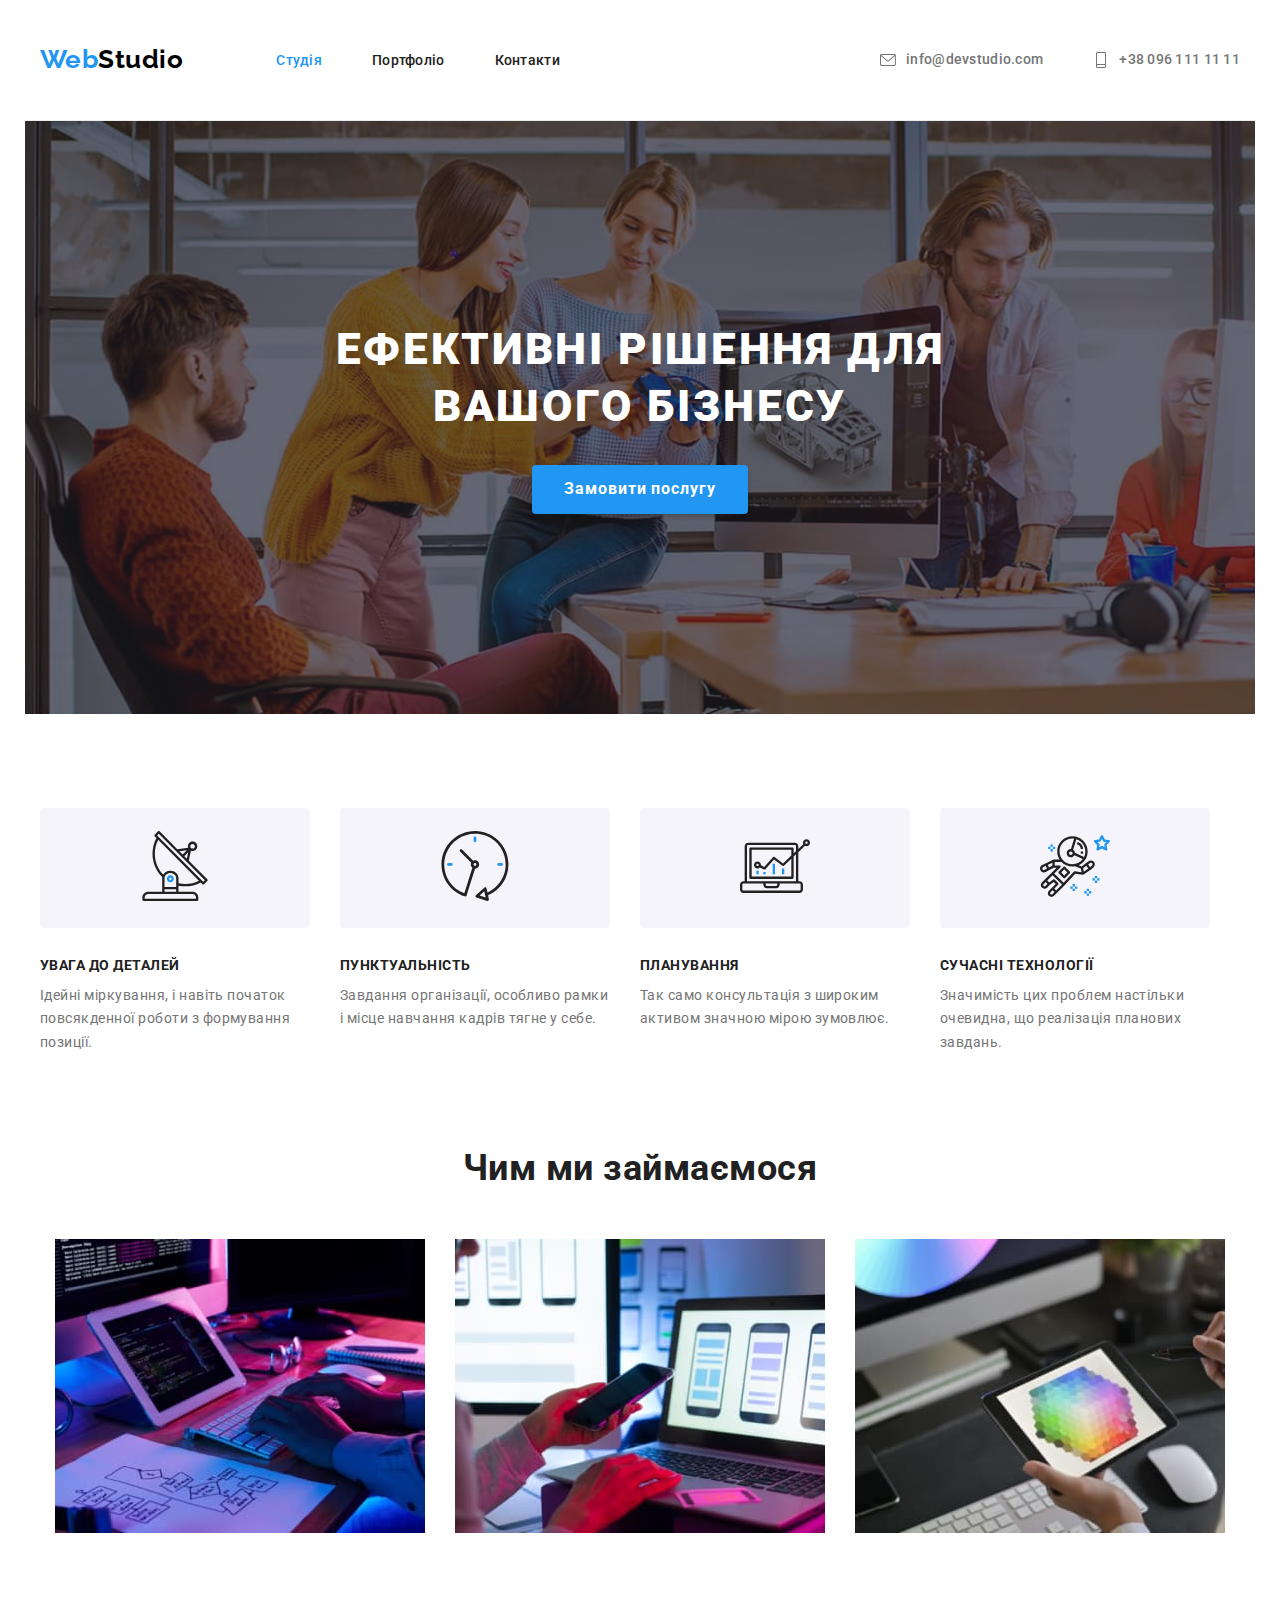
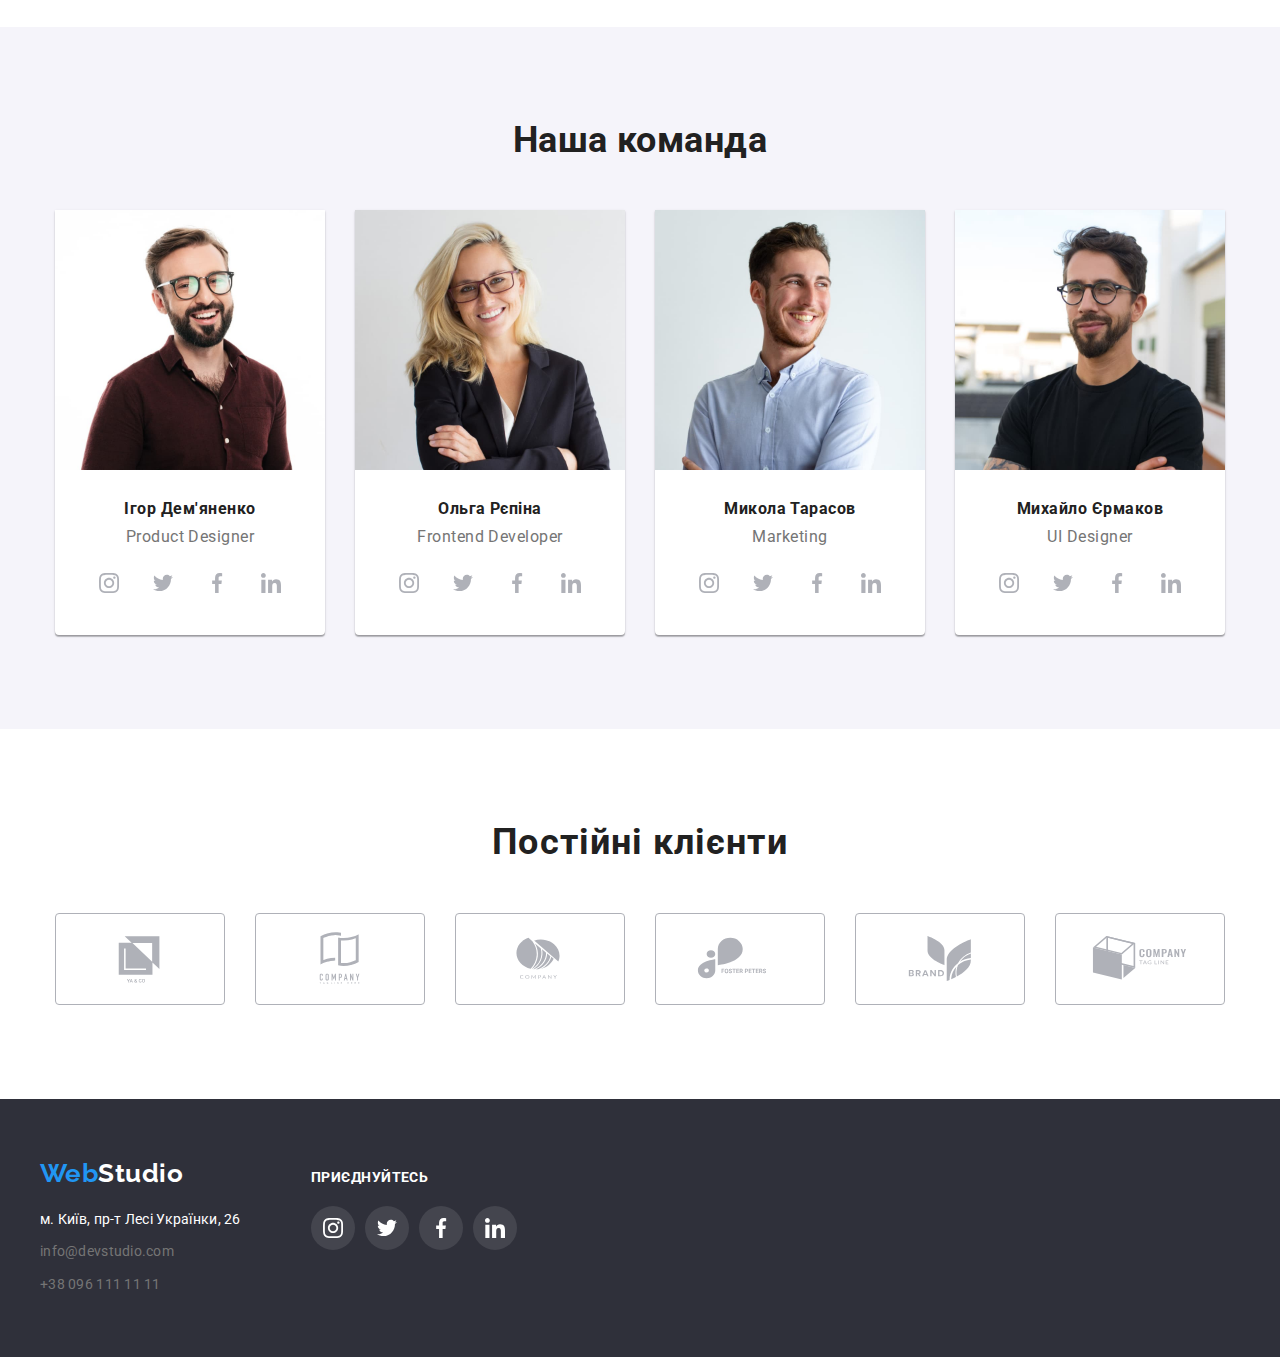
==== commit f335559b: "fix icon" ====
--- a/index.html
+++ b/index.html
@@ -35,14 +35,14 @@
         <ul class="header-contact">
           <li class="header-items list">
             <a href="mailto:info@devstudio.com" class="contacts link"
-              ><svg viewBox="0 0 100 100" width="16" class="header-icons">
+              ><svg viewBox="0 0 43 32" width="16" class="header-icons">
                 <use xlink:href="./images/icons.svg#icon-envelope"></use></svg
               >info@devstudio.com</a
             >
           </li>
           <li class="header-items list">
             <a href="tel:+380961111111" class="contacts link"
-              ><svg viewBox="0 0 100 100" width="16" class="header-icons">
+              ><svg viewBox="0 0 32 32" width="16" class="header-icons">
                 <use xlink:href="./images/icons.svg#icon-vector"></use></svg
               >+38 096 111 11 11</a
             >
--- a/css/style.css
+++ b/css/style.css
@@ -542,7 +542,13 @@
 }
 
 .portfolio {
-  text-decoration: none;
+  display: block;
+  text-decoration: none;
+}
+
+.portfolio:hover,
+.portfolio:focus {
+  box-shadow: 0px 1px 1px rgba(0, 0, 0, 0.12), 0px 4px 4px rgba(0, 0, 0, 0.06), 1px 4px 6px rgba(0, 0, 0, 0.16);
 }
 
 .project {
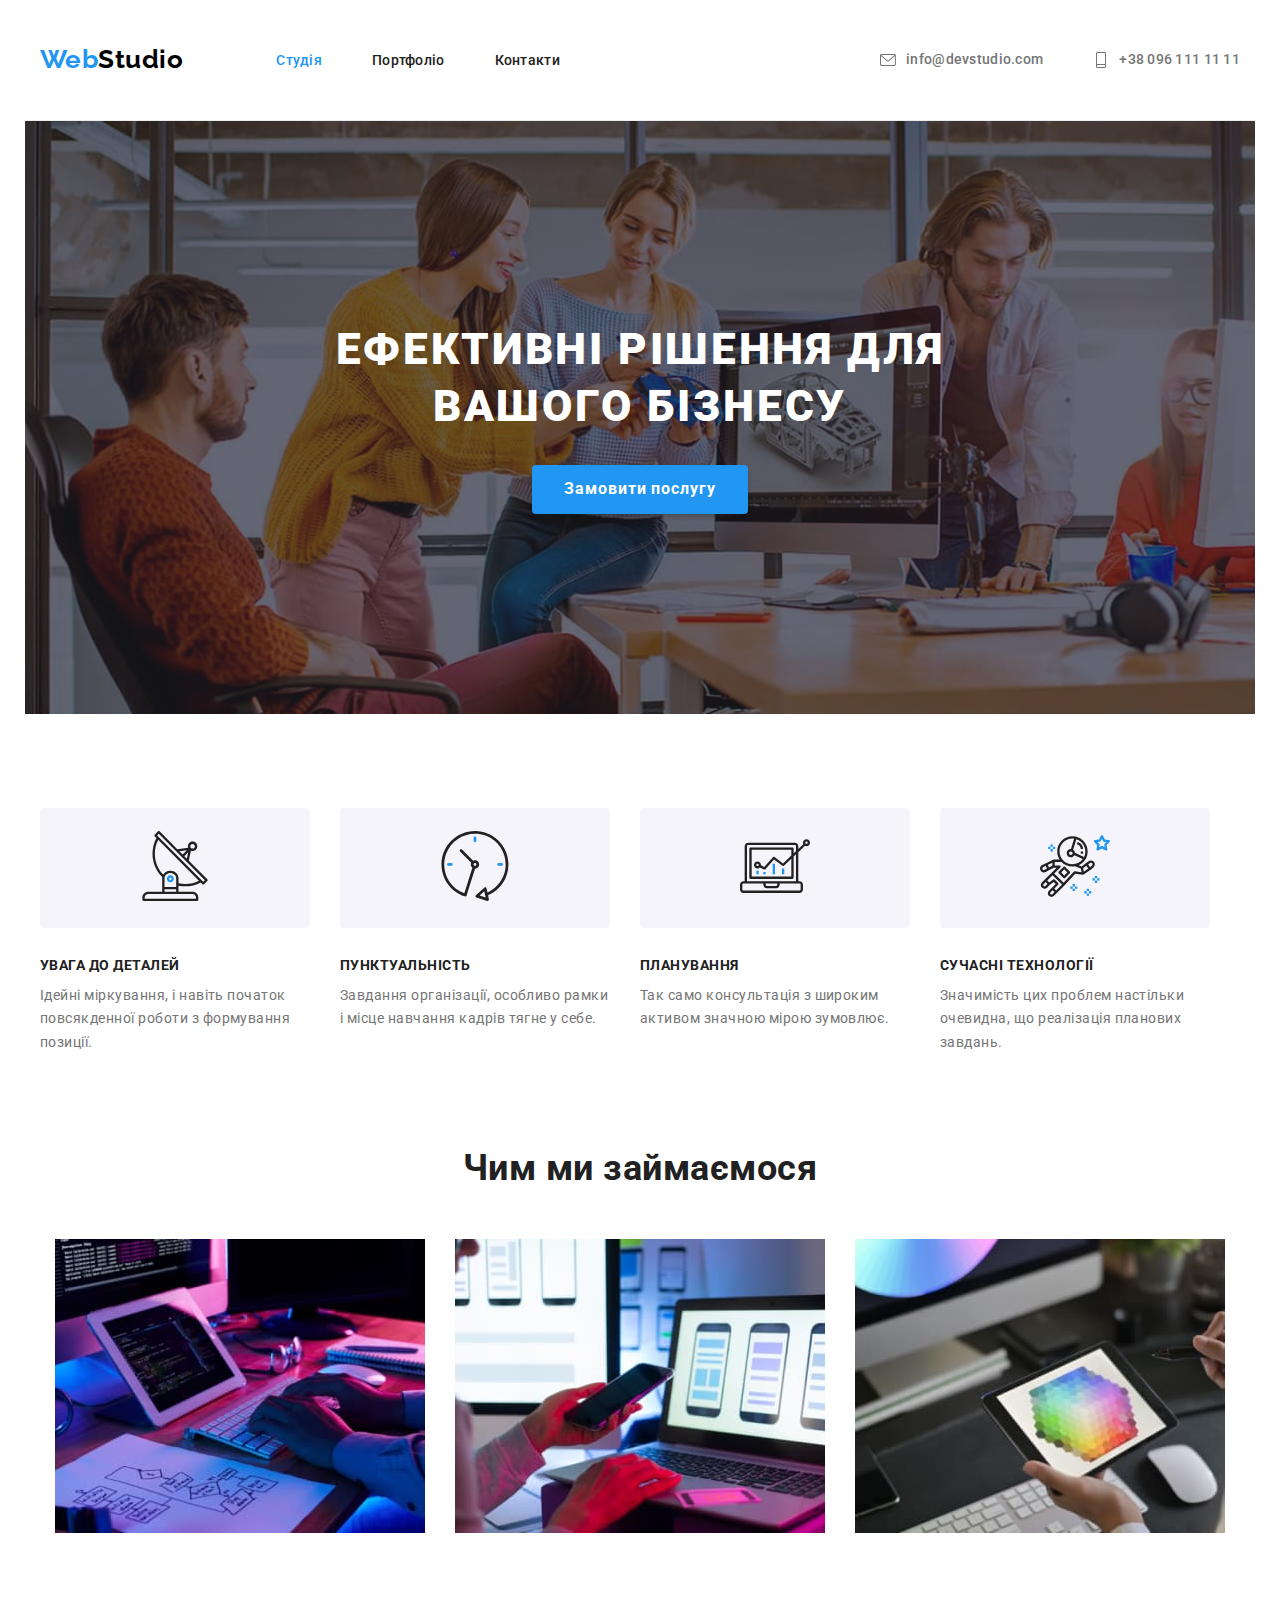
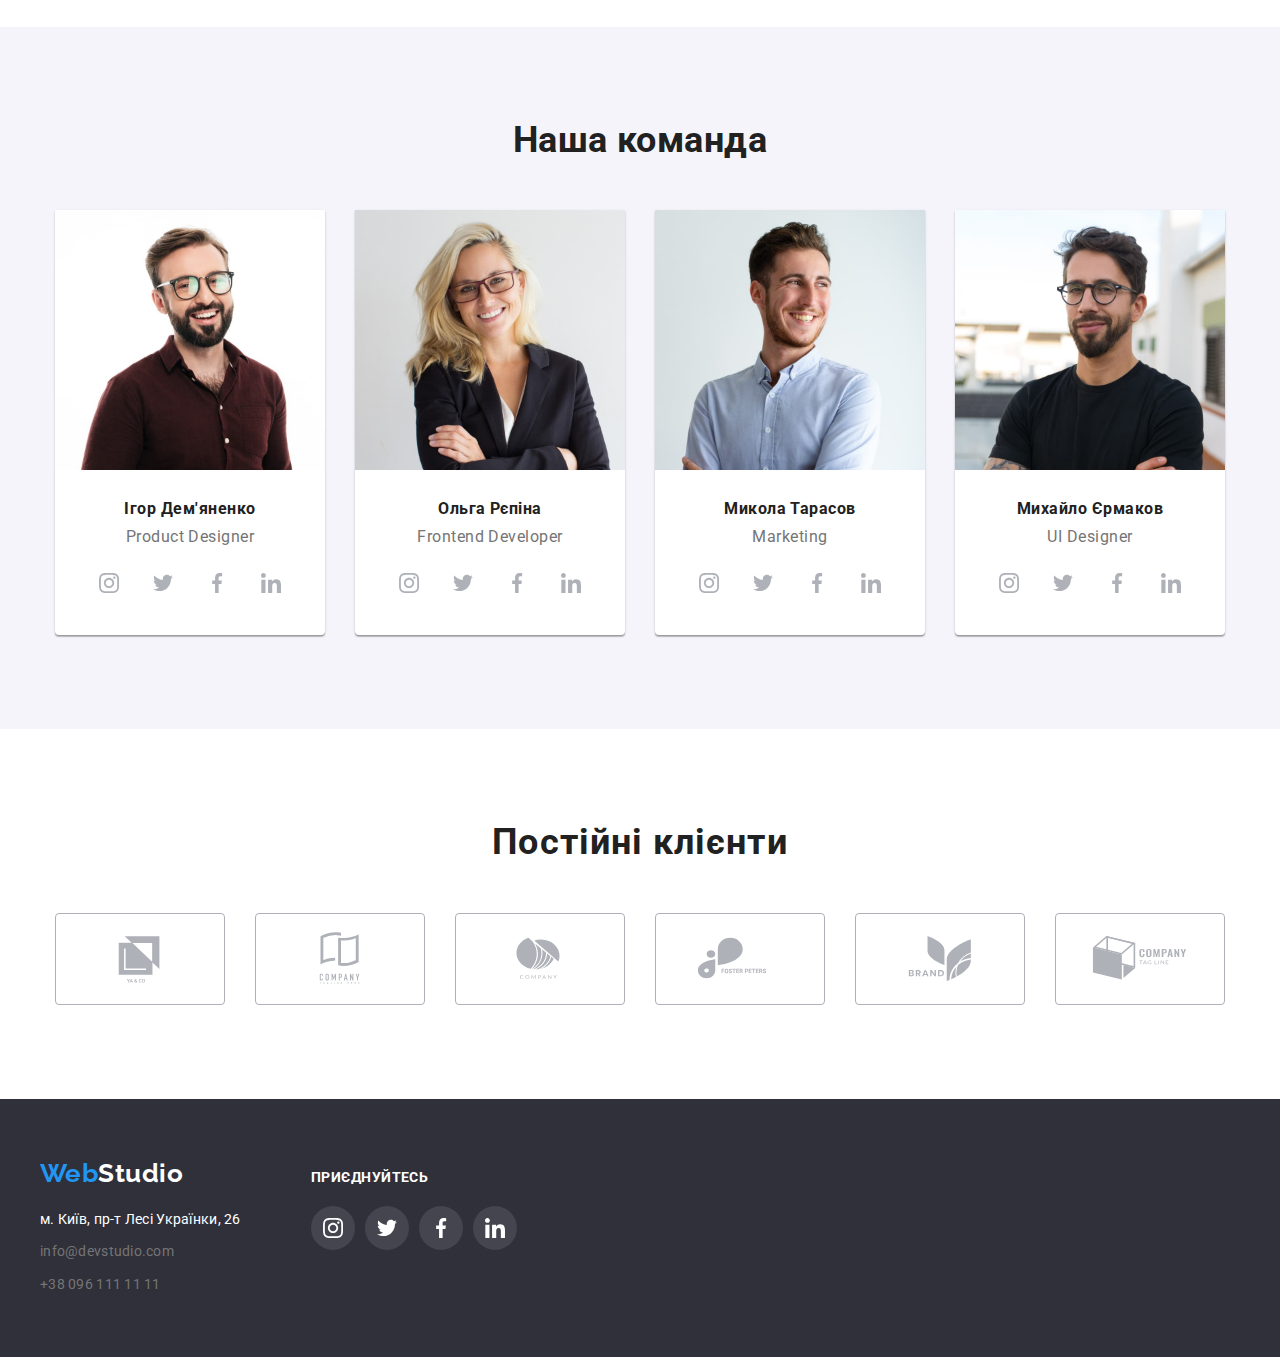
==== commit 75d4d2cb: "fix viewBox" ====
--- a/index.html
+++ b/index.html
@@ -34,18 +34,16 @@
         </nav>
         <ul class="header-contact">
           <li class="header-items list">
-            <a href="mailto:info@devstudio.com" class="contacts link"
-              ><svg viewBox="0 0 43 32" width="16" class="header-icons">
-                <use xlink:href="./images/icons.svg#icon-envelope"></use></svg
-              >info@devstudio.com</a
-            >
+            <a href="mailto:info@devstudio.com" class="contacts link">
+              <svg viewBox="0 0 43 32" width="16" class="header-icons">
+              <use xlink:href="./images/icons.svg#icon-envelope"></use>
+              </svg>info@devstudio.com</a>
           </li>
           <li class="header-items list">
-            <a href="tel:+380961111111" class="contacts link"
-              ><svg viewBox="0 0 32 32" width="16" class="header-icons">
-                <use xlink:href="./images/icons.svg#icon-vector"></use></svg
-              >+38 096 111 11 11</a
-            >
+            <a href="tel:+380961111111" class="contacts link">
+              <svg viewBox="0 0 32 32" width="16" class="header-icons">
+              <use xlink:href="./images/icons.svg#icon-vector"></use>
+              </svg>+38 096 111 11 11</a>
           </li>
         </ul>
       </div>
@@ -66,9 +64,8 @@
             <li class="features-item list">
               <div class="features-icon">
                 <a href=""
-                  ><svg viewBox="0 0 100 100" width="70" class="features-icons">
-                    <use xlink:href="./images/icons.svg#icon-antenna"></use></svg
-                ></a>
+                  ><svg viewBox="0 0 32 32" width="70" class="features-icons">
+                    <use xlink:href="./images/icons.svg#icon-antenna"></use></svg></a>
               </div>
               <h3 class="features-title">УВАГА ДО ДЕТАЛЕЙ</h3>
               <p class="features-text">
@@ -78,9 +75,8 @@
             <li class="features-item list">
               <div class="features-icon">
                 <a href=""
-                  ><svg viewBox="0 0 100 100" width="70" class="features-icons">
-                    <use xlink:href="./images/icons.svg#icon-clock"></use></svg
-                ></a>
+                  ><svg viewBox="0 0 32 32" width="70" class="features-icons">
+                    <use xlink:href="./images/icons.svg#icon-clock"></use></svg></a>
               </div>
               <h3 class="features-title">ПУНКТУАЛЬНІСТЬ</h3>
               <p class="features-text">
@@ -90,9 +86,8 @@
             <li class="features-item list">
               <div class="features-icon">
                 <a href=""
-                  ><svg viewBox="0 0 100 100" width="70" class="features-icons">
-                    <use xlink:href="./images/icons.svg#icon-diagram"></use></svg
-                ></a>
+                  ><svg viewBox="0 0 32 32" width="70" class="features-icons">
+                    <use xlink:href="./images/icons.svg#icon-diagram"></use></svg></a>
               </div>
               <h3 class="features-title">ПЛАНУВАННЯ</h3>
               <p class="features-text">
@@ -102,9 +97,8 @@
             <li class="features-item list">
               <div class="features-icon">
                 <a href=""
-                  ><svg viewBox="0 0 100 100" width="70" class="features-icons">
-                    <use xlink:href="./images/icons.svg#icon-astronaut"></use></svg
-                ></a>
+                  ><svg viewBox="0 0 32 32" width="70" class="features-icons">
+                    <use xlink:href="./images/icons.svg#icon-astronaut"></use></svg></a>
               </div>
               <h3 class="features-title">СУЧАСНІ ТЕХНОЛОГІЇ</h3>
               <p class="features-text">
@@ -168,27 +162,23 @@
                 <ul class="team-list-social list">
                   <li class="team-social">
                     <a class="team-social-icons" href=""
-                      ><svg viewBox="0 0 100 100" class="social-icons">
-                        <use xlink:href="./images/icons.svg#icon-instagram"></use></svg
-                    ></a>
-                  </li>
-                  <li class="team-social">
-                    <a class="team-social-icons" href=""
-                      ><svg viewBox="0 0 100 100" class="social-icons">
-                        <use xlink:href="./images/icons.svg#icon-twitter"></use></svg
-                    ></a>
-                  </li>
-                  <li class="team-social">
-                    <a class="team-social-icons" href=""
-                      ><svg viewBox="0 0 100 100" class="social-icons">
-                        <use xlink:href="./images/icons.svg#icon-facebook"></use></svg
-                    ></a>
-                  </li>
-                  <li class="team-social">
-                    <a class="team-social-icons" href=""
-                      ><svg viewBox="0 0 100 100" class="social-icons">
-                        <use xlink:href="./images/icons.svg#icon-linkedin"></use></svg
-                    ></a>
+                      ><svg viewBox="0 0 32 32" class="social-icons">
+                        <use xlink:href="./images/icons.svg#icon-instagram"></use></svg></a>
+                  </li>
+                  <li class="team-social">
+                    <a class="team-social-icons" href=""
+                      ><svg viewBox="0 0 32 32" class="social-icons">
+                        <use xlink:href="./images/icons.svg#icon-twitter"></use></svg></a>
+                  </li>
+                  <li class="team-social">
+                    <a class="team-social-icons" href=""
+                      ><svg viewBox="0 0 32 32" class="social-icons">
+                        <use xlink:href="./images/icons.svg#icon-facebook"></use></svg></a>
+                  </li>
+                  <li class="team-social">
+                    <a class="team-social-icons" href=""
+                      ><svg viewBox="0 0 32 32" class="social-icons">
+                        <use xlink:href="./images/icons.svg#icon-linkedin"></use></svg></a>
                   </li>
                 </ul>
               </div>
@@ -207,27 +197,23 @@
                 <ul class="team-list-social list">
                   <li class="team-social">
                     <a class="team-social-icons" href=""
-                      ><svg viewBox="0 0 100 100" class="social-icons">
-                        <use xlink:href="./images/icons.svg#icon-instagram"></use></svg
-                    ></a>
-                  </li>
-                  <li class="team-social">
-                    <a class="team-social-icons" href=""
-                      ><svg viewBox="0 0 100 100" class="social-icons">
-                        <use xlink:href="./images/icons.svg#icon-twitter"></use></svg
-                    ></a>
-                  </li>
-                  <li class="team-social">
-                    <a class="team-social-icons" href=""
-                      ><svg viewBox="0 0 100 100" class="social-icons">
-                        <use xlink:href="./images/icons.svg#icon-facebook"></use></svg
-                    ></a>
-                  </li>
-                  <li class="team-social">
-                    <a class="team-social-icons" href=""
-                      ><svg viewBox="0 0 100 100" class="social-icons">
-                        <use xlink:href="./images/icons.svg#icon-linkedin"></use></svg
-                    ></a>
+                      ><svg viewBox="0 0 32 32" class="social-icons">
+                        <use xlink:href="./images/icons.svg#icon-instagram"></use></svg></a>
+                  </li>
+                  <li class="team-social">
+                    <a class="team-social-icons" href=""
+                      ><svg viewBox="0 0 32 32" class="social-icons">
+                        <use xlink:href="./images/icons.svg#icon-twitter"></use></svg></a>
+                  </li>
+                  <li class="team-social">
+                    <a class="team-social-icons" href=""
+                      ><svg viewBox="0 0 32 32" class="social-icons">
+                        <use xlink:href="./images/icons.svg#icon-facebook"></use></svg></a>
+                  </li>
+                  <li class="team-social">
+                    <a class="team-social-icons" href=""
+                      ><svg viewBox="0 0 32 32" class="social-icons">
+                        <use xlink:href="./images/icons.svg#icon-linkedin"></use></svg></a>
                   </li>
                 </ul>
               </div>
@@ -246,27 +232,23 @@
                 <ul class="team-list-social list">
                   <li class="team-social">
                     <a class="team-social-icons" href=""
-                      ><svg viewBox="0 0 100 100" class="social-icons">
-                        <use xlink:href="./images/icons.svg#icon-instagram"></use></svg
-                    ></a>
-                  </li>
-                  <li class="team-social">
-                    <a class="team-social-icons" href=""
-                      ><svg viewBox="0 0 100 100" class="social-icons">
-                        <use xlink:href="./images/icons.svg#icon-twitter"></use></svg
-                    ></a>
-                  </li>
-                  <li class="team-social">
-                    <a class="team-social-icons" href=""
-                      ><svg viewBox="0 0 100 100" class="social-icons">
-                        <use xlink:href="./images/icons.svg#icon-facebook"></use></svg
-                    ></a>
-                  </li>
-                  <li class="team-social">
-                    <a class="team-social-icons" href=""
-                      ><svg viewBox="0 0 100 100" class="social-icons">
-                        <use xlink:href="./images/icons.svg#icon-linkedin"></use></svg
-                    ></a>
+                      ><svg viewBox="0 0 32 32" class="social-icons">
+                        <use xlink:href="./images/icons.svg#icon-instagram"></use></svg></a>
+                  </li>
+                  <li class="team-social">
+                    <a class="team-social-icons" href=""
+                      ><svg viewBox="0 0 32 32" class="social-icons">
+                        <use xlink:href="./images/icons.svg#icon-twitter"></use></svg></a>
+                  </li>
+                  <li class="team-social">
+                    <a class="team-social-icons" href=""
+                      ><svg viewBox="0 0 32 32" class="social-icons">
+                        <use xlink:href="./images/icons.svg#icon-facebook"></use></svg></a>
+                  </li>
+                  <li class="team-social">
+                    <a class="team-social-icons" href=""
+                      ><svg viewBox="0 0 32 32" class="social-icons">
+                        <use xlink:href="./images/icons.svg#icon-linkedin"></use></svg></a>
                   </li>
                 </ul>
               </div>
@@ -285,27 +267,23 @@
                 <ul class="team-list-social list">
                   <li class="team-social">
                     <a class="team-social-icons" href=""
-                      ><svg viewBox="0 0 100 100" class="social-icons">
-                        <use xlink:href="./images/icons.svg#icon-instagram"></use></svg
-                    ></a>
-                  </li>
-                  <li class="team-social">
-                    <a class="team-social-icons" href=""
-                      ><svg viewBox="0 0 100 100" class="social-icons">
-                        <use xlink:href="./images/icons.svg#icon-twitter"></use></svg
-                    ></a>
-                  </li>
-                  <li class="team-social">
-                    <a class="team-social-icons" href=""
-                      ><svg viewBox="0 0 100 100" class="social-icons">
-                        <use xlink:href="./images/icons.svg#icon-facebook"></use></svg
-                    ></a>
-                  </li>
-                  <li class="team-social">
-                    <a class="team-social-icons" href=""
-                      ><svg viewBox="0 0 100 100" class="social-icons">
-                        <use xlink:href="./images/icons.svg#icon-linkedin"></use></svg
-                    ></a>
+                      ><svg viewBox="0 0 32 32" class="social-icons">
+                        <use xlink:href="./images/icons.svg#icon-instagram"></use></svg></a>
+                  </li>
+                  <li class="team-social">
+                    <a class="team-social-icons" href=""
+                      ><svg viewBox="0 0 32 32" class="social-icons">
+                        <use xlink:href="./images/icons.svg#icon-twitter"></use></svg></a>
+                  </li>
+                  <li class="team-social">
+                    <a class="team-social-icons" href=""
+                      ><svg viewBox="0 0 32 32" class="social-icons">
+                        <use xlink:href="./images/icons.svg#icon-facebook"></use></svg></a>
+                  </li>
+                  <li class="team-social">
+                    <a class="team-social-icons" href=""
+                      ><svg viewBox="0 0 32 32" class="social-icons">
+                        <use xlink:href="./images/icons.svg#icon-linkedin"></use></svg></a>
                   </li>
                 </ul>
               </div>
@@ -320,39 +298,33 @@
           <ul class="client-list list">
             <li class="client-item">
               <a class="client-icon" href=""
-                ><svg viewBox="0 0 106 60" class="client-icons">
-                  <use xlink:href="./images/icons.svg#icon-logo"></use></svg
-              ></a>
-            </li>
-            <li class="client-item">
-              <a class="client-icon" href=""
-                ><svg viewBox="0 0 106 60" class="client-icons">
-                  <use xlink:href="./images/icons.svg#icon-logo1"></use></svg
-              ></a>
-            </li>
-            <li class="client-item">
-              <a class="client-icon" href=""
-                ><svg viewBox="0 0 106 60" class="client-icons">
-                  <use xlink:href="./images/icons.svg#icon-logo2"></use></svg
-              ></a>
-            </li>
-            <li class="client-item">
-              <a class="client-icon" href=""
-                ><svg viewBox="0 0 106 60" class="client-icons">
-                  <use xlink:href="./images/icons.svg#icon-logo3"></use></svg
-              ></a>
-            </li>
-            <li class="client-item">
-              <a class="client-icon" href=""
-                ><svg viewBox="0 0 106 60" class="client-icons">
-                  <use xlink:href="./images/icons.svg#icon-logo4"></use></svg
-              ></a>
-            </li>
-            <li class="client-item">
-              <a class="client-icon" href=""
-                ><svg viewBox="0 0 106 60" class="client-icons">
-                  <use xlink:href="./images/icons.svg#icon-logo5"></use></svg
-              ></a>
+                ><svg viewBox="0 0 57 32" class="client-icons">
+                  <use xlink:href="./images/icons.svg#icon-logo"></use></svg></a>
+            </li>
+            <li class="client-item">
+              <a class="client-icon" href=""
+                ><svg viewBox="0 0 57 32" class="client-icons">
+                  <use xlink:href="./images/icons.svg#icon-logo1"></use></svg></a>
+            </li>
+            <li class="client-item">
+              <a class="client-icon" href=""
+                ><svg viewBox="0 0 57 32" class="client-icons">
+                  <use xlink:href="./images/icons.svg#icon-logo2"></use></svg></a>
+            </li>
+            <li class="client-item">
+              <a class="client-icon" href=""
+                ><svg viewBox="0 0 57 32" class="client-icons">
+                  <use xlink:href="./images/icons.svg#icon-logo3"></use></svg></a>
+            </li>
+            <li class="client-item">
+              <a class="client-icon" href=""
+                ><svg viewBox="0 0 57 32" class="client-icons">
+                  <use xlink:href="./images/icons.svg#icon-logo4"></use></svg></a>
+            </li>
+            <li class="client-item">
+              <a class="client-icon" href=""
+                ><svg viewBox="0 0 57 32" class="client-icons">
+                  <use xlink:href="./images/icons.svg#icon-logo5"></use></svg></a>
             </li>
           </ul>
         </div>
@@ -389,27 +361,26 @@
           <ul class="footer-list list">
             <li class="footer-social">
               <a class="footer-social-icons" href=""
-                ><svg viewBox="0 0 100 100" class="social-icons">
-                  <use xlink:href="./images/icons.svg#icon-instagram"></use></svg
-              ></a>
+                ><svg viewBox="0 0 32 32" class="social-icons">
+                  <use xlink:href="./images/icons.svg#icon-instagram"></use></svg></a>
             </li>
             <li class="footer-social">
               <a class="footer-social-icons" href=""
-                ><svg viewBox="0 0 100 100" class="social-icons">
-                  <use xlink:href="./images/icons.svg#icon-twitter"></use></svg
-              ></a>
+                ><svg viewBox="0 0 32 32" class="social-icons">
+                  <use xlink:href="./images/icons.svg#icon-twitter"></use></svg></a>
             </li>
             <li class="footer-social">
               <a class="footer-social-icons" href=""
-                ><svg viewBox="0 0 100 100" class="social-icons">
-                  <use xlink:href="./images/icons.svg#icon-facebook"></use></svg
-              ></a>
+                ><svg viewBox="0 0 32 32" class="social-icons">
+                  <use xlink:href="./images/icons.svg#icon-facebook"></use></svg></a>
             </li>
             <li class="footer-social">
-              <a class="footer-social-icons" href=""
-                ><svg viewBox="0 0 100 100" class="social-icons">
-                  <use xlink:href="./images/icons.svg#icon-linkedin"></use></svg
-              ></a>
+              <a class="footer-social-icons" href="">
+                <svg viewBox="0 0 32 32" class="social-icons">
+                <use xlink:href="./images/icons.svg#icon-linkedin">
+                </use>
+              </svg>
+            </a>
             </li>
           </ul>
         </div>
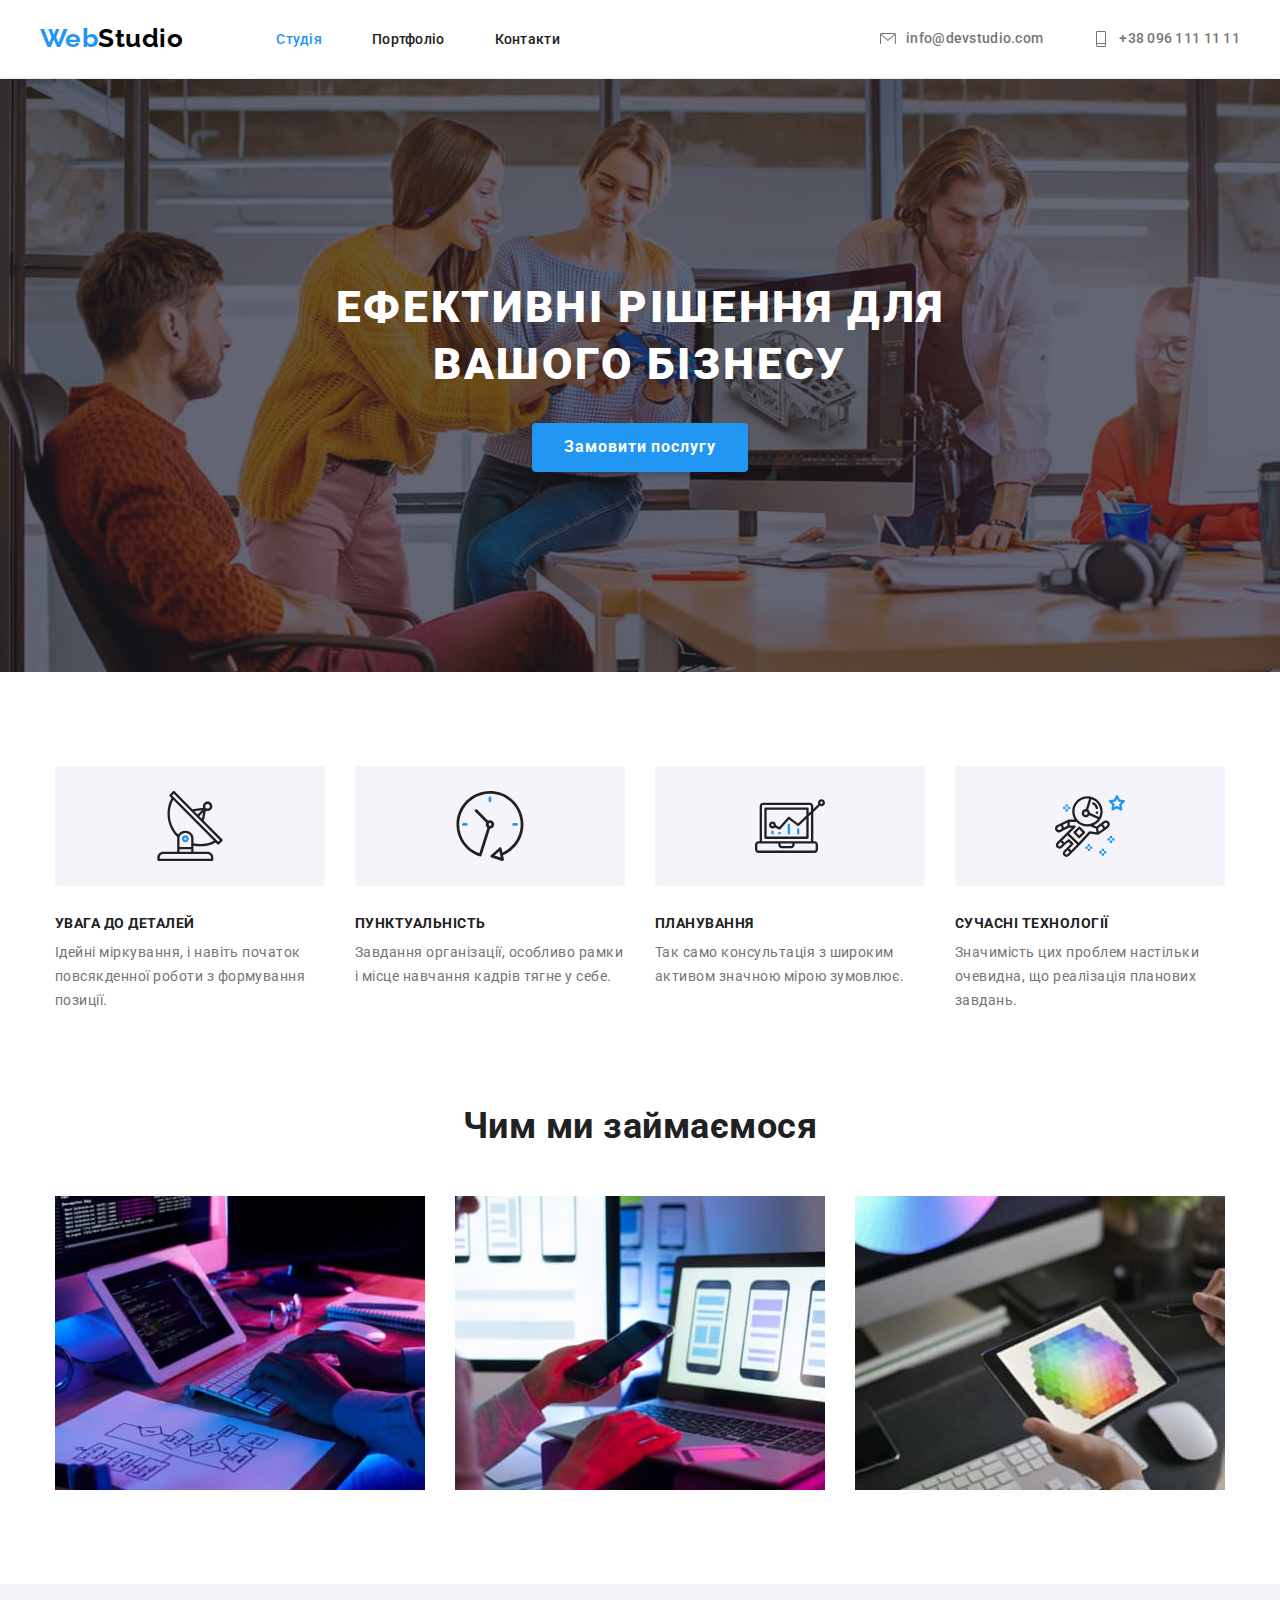
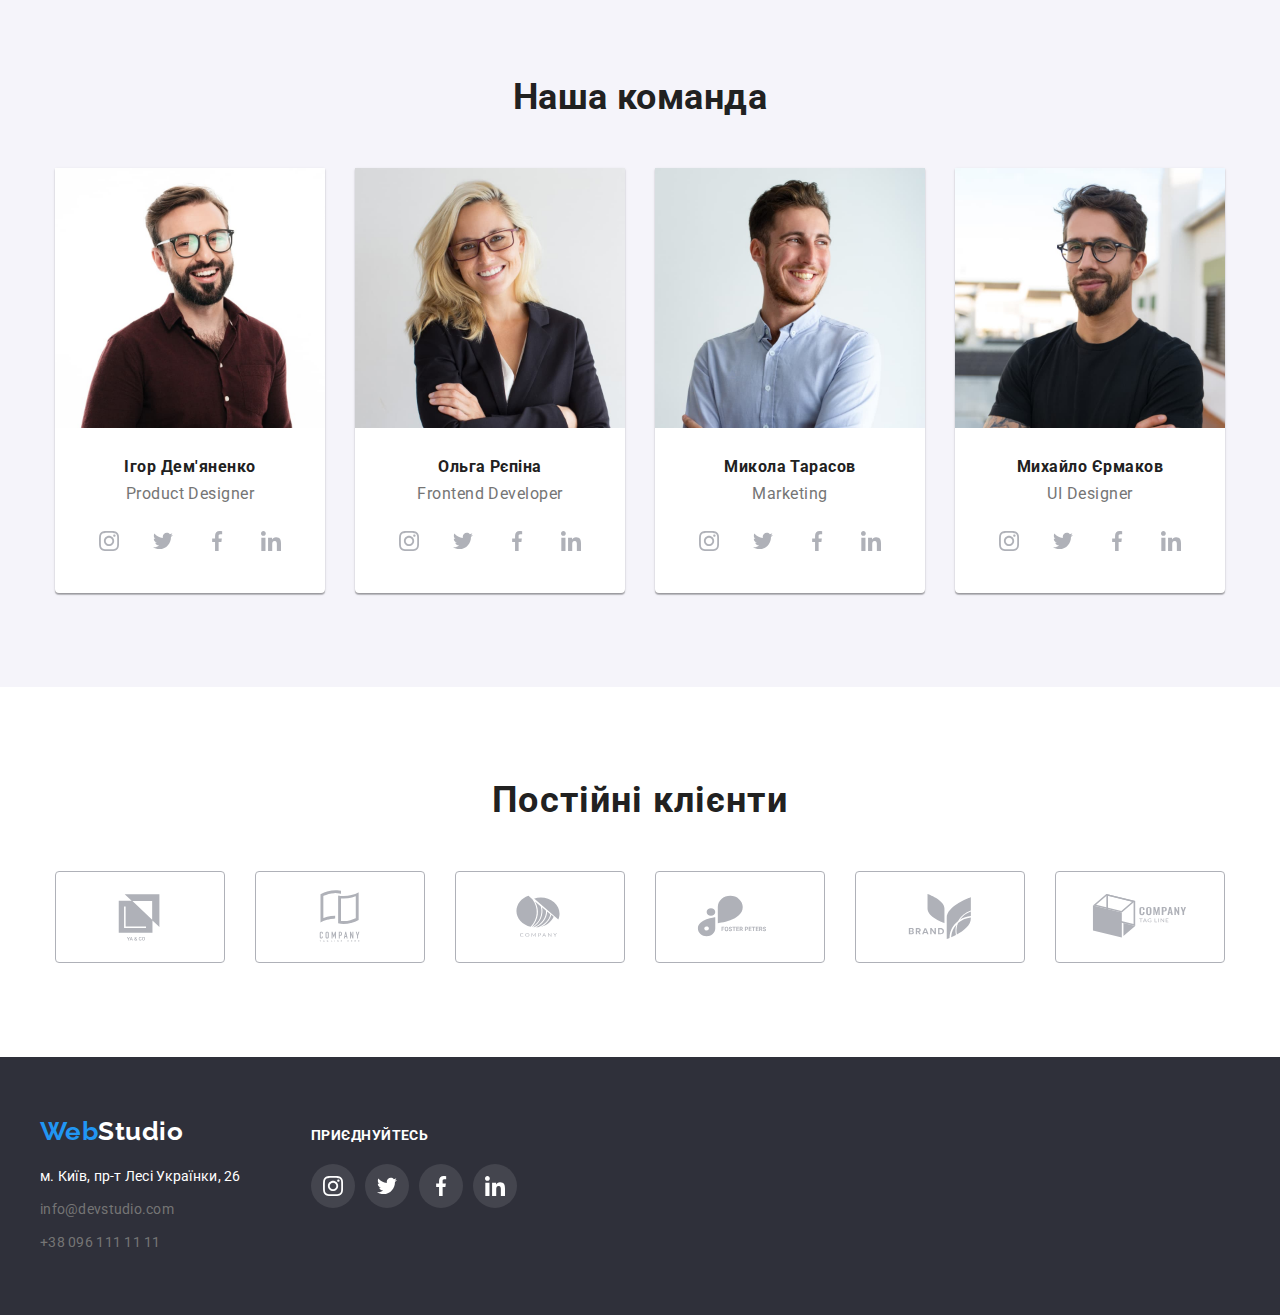
==== commit 1d5810ec: "fix hero features border" ====
--- a/index.html
+++ b/index.html
@@ -19,7 +19,7 @@
   </head>
   <body class="body">
     <header class="header">
-      <div class="container header-container">
+      <div class="header-container container">
         <a href="./index.html" class="header-content"><span class="web-content">Web</span>Studio</a>
         <nav class="header-nav">
           <ul class="header-list list">
@@ -51,7 +51,7 @@
     <main class="main">
       <!--Шапка-->
       <section class="hero-title">
-        <div class="container hero">
+        <div class="hero-container">
           <h1 class="title">Ефективні рішення для вашого бізнесу</h1>
           <button type="button" class="hero-btn pointer">Замовити послугу</button>
         </div>
@@ -63,9 +63,8 @@
           <ul class="features-list">
             <li class="features-item list">
               <div class="features-icon">
-                <a href=""
-                  ><svg viewBox="0 0 32 32" width="70" class="features-icons">
-                    <use xlink:href="./images/icons.svg#icon-antenna"></use></svg></a>
+                <svg viewBox="0 0 32 32" width="70" class="features-icons">
+                    <use xlink:href="./images/icons.svg#icon-antenna"></use></svg>
               </div>
               <h3 class="features-title">УВАГА ДО ДЕТАЛЕЙ</h3>
               <p class="features-text">
@@ -74,9 +73,8 @@
             </li>
             <li class="features-item list">
               <div class="features-icon">
-                <a href=""
-                  ><svg viewBox="0 0 32 32" width="70" class="features-icons">
-                    <use xlink:href="./images/icons.svg#icon-clock"></use></svg></a>
+                <svg viewBox="0 0 32 32" width="70" class="features-icons">
+                    <use xlink:href="./images/icons.svg#icon-clock"></use></svg>
               </div>
               <h3 class="features-title">ПУНКТУАЛЬНІСТЬ</h3>
               <p class="features-text">
@@ -85,9 +83,8 @@
             </li>
             <li class="features-item list">
               <div class="features-icon">
-                <a href=""
-                  ><svg viewBox="0 0 32 32" width="70" class="features-icons">
-                    <use xlink:href="./images/icons.svg#icon-diagram"></use></svg></a>
+                <svg viewBox="0 0 32 32" width="70" class="features-icons">
+                    <use xlink:href="./images/icons.svg#icon-diagram"></use></svg>
               </div>
               <h3 class="features-title">ПЛАНУВАННЯ</h3>
               <p class="features-text">
@@ -96,9 +93,8 @@
             </li>
             <li class="features-item list">
               <div class="features-icon">
-                <a href=""
-                  ><svg viewBox="0 0 32 32" width="70" class="features-icons">
-                    <use xlink:href="./images/icons.svg#icon-astronaut"></use></svg></a>
+                <svg viewBox="0 0 32 32" width="70" class="features-icons">
+                    <use xlink:href="./images/icons.svg#icon-astronaut"></use></svg>
               </div>
               <h3 class="features-title">СУЧАСНІ ТЕХНОЛОГІЇ</h3>
               <p class="features-text">
--- a/css/style.css
+++ b/css/style.css
@@ -44,12 +44,13 @@
 .header {
   background-color: var(--secondary-white-color);
   text-decoration: none;
+  border-bottom: 1px solid #ececec;
 }
 
 .header-container {
-  display: flex;
-  align-items: center;
-  border-bottom: 1px solid #ececec;
+  max-width: 1600px;
+  display: flex;
+  align-items: center;
 }
 
 .header-content {
@@ -71,7 +72,6 @@
 .header-item,
 .header-items {
   display: block;
-  padding: 32px 0;
 }
 
 .header-item:not(:first-child),
@@ -140,13 +140,15 @@
 
 /* main */
 
-.hero {
+.hero-container {
+  max-width: 1600px;
   padding-top: 200px;
   padding-bottom: 200px;
   background-image: linear-gradient(rgba(47, 48, 58, 0.4), rgba(47, 48, 58, 0.4)),
     url('../images/герой/hero.jpg');
   background-repeat: no-repeat;
   background-size: cover;
+  margin: 0 auto;
 }
 
 .title {
@@ -208,8 +210,9 @@
 }
 
 .features-list {
-  margin: 0 auto;
-  display: flex;
+  width: 1170px;
+  display: flex;
+  margin: 0 auto;
 }
 
 .features-icon {
@@ -412,6 +415,7 @@
 }
 
 .footer-container {
+  max-width: 1600px;
   display: flex;
   align-items: baseline;
 }
@@ -483,6 +487,11 @@
 }
 
 /* портфоліо */
+
+.button {
+  max-width: 1230px;
+  margin: 0 auto;
+}
 
 .button-list {
   width: 575px;
@@ -531,9 +540,11 @@
 }
 
 .work-list {
+  max-width: 1230px;
   display: flex;
   flex-wrap: wrap;
   align-items: flex-start;
+  margin: 0 auto;
 }
 
 .work-item {
